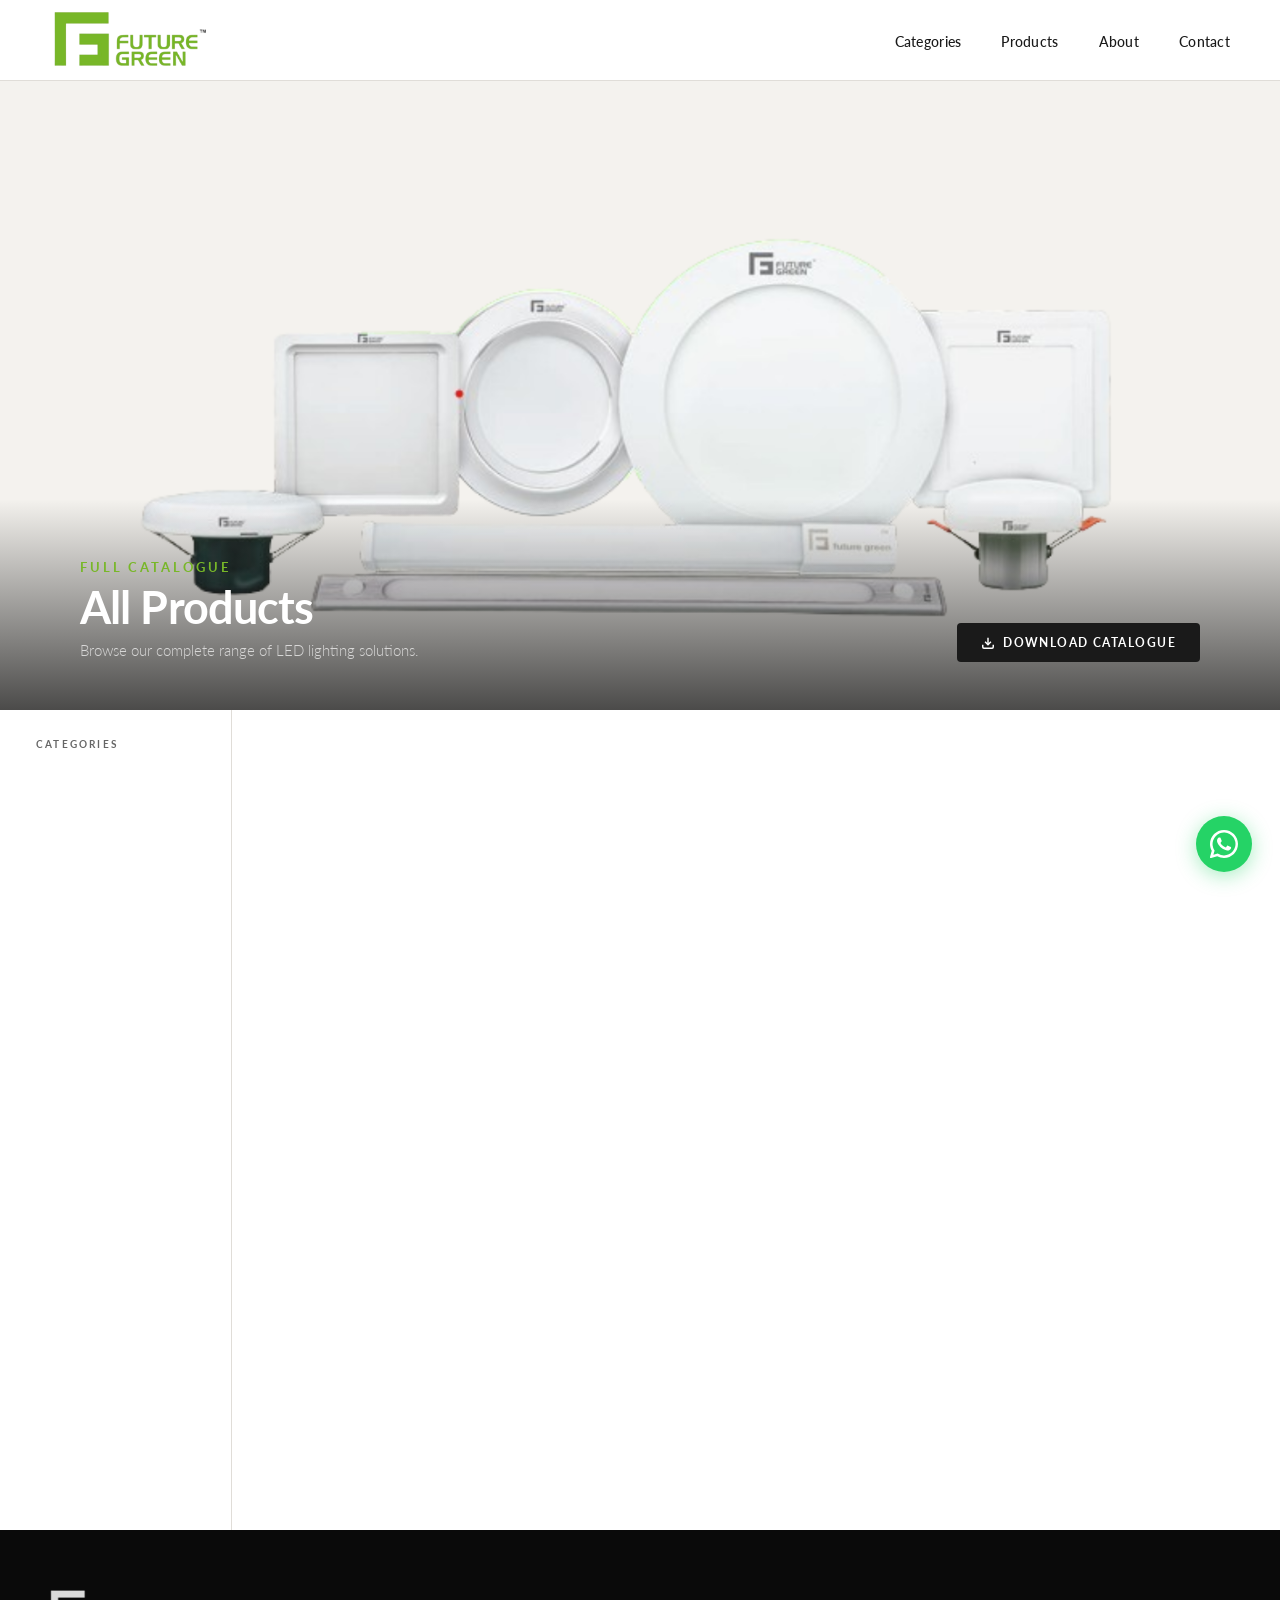
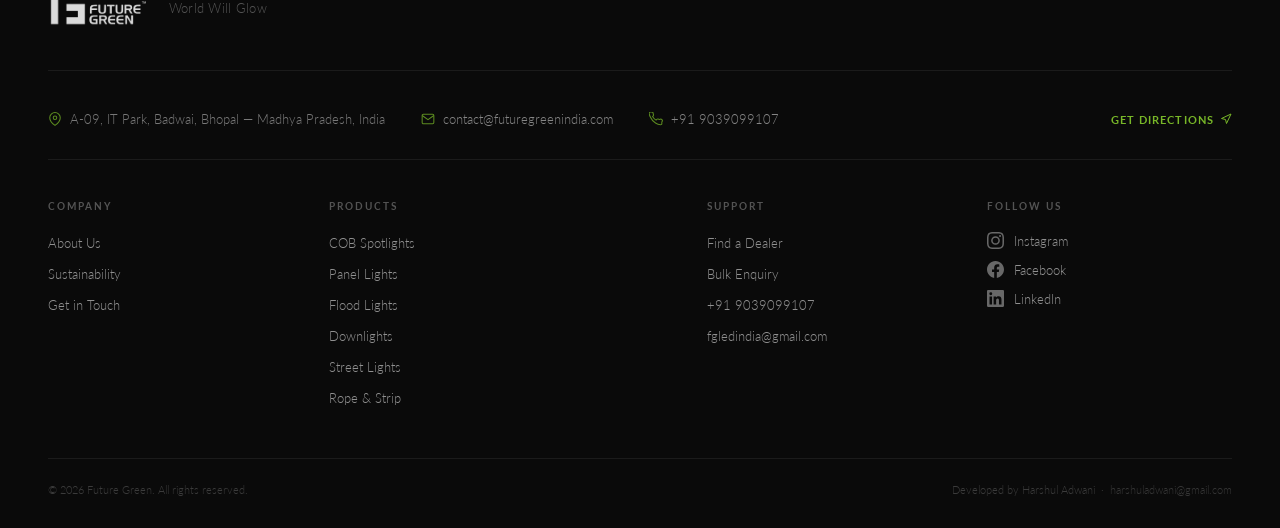
==== products.html @ 79fe278f "added the hero on product page" ====
<!DOCTYPE html>
<!-- ============================================================
  products.html — Future Green Product Catalogue
  ──────────────────────────────────────────────────────────────
  ONE FILE handles three views driven by URL params:

    products.html              → all 22 products
    products.html?cat=cob      → COB Spotlights only
    products.html?id=lotus-concealed → product detail page

  Category slug → JSON category mapping:
    cob       → COB Spotlight
    panel     → Recessed Slim Panel, Surface Panel
    downlight → Downlight, Designer · Dual-Colour
    flood     → Outdoor · Flood
    street    → Outdoor · Street, Outdoor · Wall
    rope      → Flexible, Power

  ALSO UPDATE index.html category hrefs (search cat-cell):
    COB        → href="products.html?cat=cob"
    Flood      → href="products.html?cat=flood"
    Downlights → href="products.html?cat=downlight"
    Panels     → href="products.html?cat=panel"
    Rope       → href="products.html?cat=rope"
    Street     → href="products.html?cat=street"
============================================================ -->
<!DOCTYPE html>
<!-- ============================================================
  products.html — Future Green Product Catalogue
  ──────────────────────────────────────────────────────────────
  HOW THE FILES WORK TOGETHER:
  • products.html      → structure & content (this file)
  • style.css          → shared styles (nav, footer, colours, fonts)
  • products.css       → catalogue-specific styles
  • products-data.js   → all product data (edit to add/remove products)
  • products.js        → catalogue logic (filtering, rendering, detail)
  • script.js          → shared behaviour (nav, smooth scroll, hamburger)

  THREE URL MODES:
    products.html              → all products
    products.html?cat=cob      → filtered by category
    products.html?id=lotus-concealed → product detail page

  CATEGORY SLUGS → edit products-data.js (CATS array):
    cob       · panel     · downlight
    flood     · street    · rope
============================================================ -->
<html lang="en">
<head>
  <meta charset="UTF-8" />
  <meta name="viewport" content="width=device-width, initial-scale=1.0" />

  <!-- ── Page title (JS updates this per category / product) -->
  <title>Products — Future Green | LED Lighting India</title>
  <meta name="description" content="Browse the complete Future Green LED catalogue — COB spotlights, panel lights, flood lights, street lights, rope light and more. 2-year warranty." />

  <!-- ── Favicons -->
  <link rel="icon"             href="resources/favicon.ico" />
  <link rel="icon"             href="resources/favicon.svg"  type="image/svg+xml" />
  <link rel="apple-touch-icon" href="resources/apple-touch-icon.png" />

  <!-- ── Google Fonts (same as index.html) -->
  <link rel="preconnect" href="https://fonts.googleapis.com" />
  <link rel="preconnect" href="https://fonts.gstatic.com" crossorigin />
  <link href="https://fonts.googleapis.com/css2?family=Libre+Baskerville:wght@400;700&family=Lato:wght@300;400;700&display=swap" rel="stylesheet" />

  <!-- ── Shared site styles (nav, footer, colours, base layout) -->
  <link rel="stylesheet" href="style.css" />

  <!-- ── Catalogue-specific styles -->
  <link rel="stylesheet" href="products.css" />
</head>

<body>

  <!-- Skip link for keyboard / screen-reader accessibility -->
  <a href="#main-content" class="skip-link">Skip to main content</a>


  <!-- ══════════════════════════════════════════════════════════
       NAV — identical structure to index.html
       Always starts solid on this page (no full-screen hero).
       ★ TO CHANGE LINKS: edit both here and in index.html
  ══════════════════════════════════════════════════════════ -->
  <nav id="mainNav" class="nav-solid" role="navigation" aria-label="Main navigation">

    <a href="index.html" class="nav-logo-link" aria-label="Future Green — go to homepage">
      <img src="resources/logo.png" alt="Future Green logo" class="nav-logo-img" />
    </a>

    <ul class="nav-links" role="list">
      <li><a href="index.html#categories">Categories</a></li>
      <li><a href="products.html" class="nav-products-active">Products</a></li>
      <li><a href="index.html#about">About</a></li>
      <li><a href="index.html#contact">Contact</a></li>
    </ul>

    <button id="hamburger" class="hamburger" aria-label="Open navigation menu" aria-expanded="false" aria-controls="mobileMenu">
      <span></span><span></span><span></span>
    </button>

  </nav>


  <!-- ══════════════════════════════════════════════════════════
       MOBILE MENU DRAWER — same as index.html
       ★ TO CHANGE LINKS: keep in sync with nav-links above
  ══════════════════════════════════════════════════════════ -->
  <div id="mobileMenu" class="mobile-menu" role="dialog" aria-label="Mobile navigation" aria-hidden="true">
    <ul role="list">
      <li><a href="index.html#categories">Categories</a></li>
      <li><a href="products.html">Products</a></li>
      <li><a href="index.html#about">About</a></li>
      <li><a href="index.html#contact">Contact</a></li>
      <li>
        <!-- ★ TO CHANGE WHATSAPP NUMBER: replace 919039099107 -->
        <a href="https://wa.me/919039099107" class="mobile-whatsapp" target="_blank" rel="noopener">WhatsApp Us</a>
      </li>
    </ul>
  </div>


  <!-- ══════════════════════════════════════════════════════════
       LISTING VIEW
       Shown for: products.html  or  products.html?cat=…
       JS hides this and shows #detailView when ?id=… is in the URL.
  ══════════════════════════════════════════════════════════ -->
  <div id="listingView">

    <!-- Page header: full-width hero image with overlay strip at bottom -->
    <div class="prod-header">
      <div class="prod-hero-img" aria-hidden="true"></div>
      <div class="prod-hero-overlay" aria-hidden="true"></div>
      <div class="prod-hero-strip">
        <div class="prod-hero-strip-inner">
          <div>
            <!-- These three are updated by JS based on active category -->
            <span class="prod-eyebrow" id="listEyebrow">Full Catalogue</span>
            <h1 id="listTitle">All Products</h1>
            <p class="prod-header-sub" id="listSub">Browse our complete range of LED lighting solutions.</p>
          </div>
          <div class="prod-header-actions">
            <!-- Triggers window.print() which uses the @media print CSS in products.css -->
            <button class="btn-pdf" onclick="window.print()">
              <svg width="14" height="14" viewBox="0 0 24 24" fill="none" stroke="currentColor" stroke-width="2.5" aria-hidden="true">
                <path d="M21 15v4a2 2 0 01-2 2H5a2 2 0 01-2-2v-4"/>
                <polyline points="7 10 12 15 17 10"/><line x1="12" y1="15" x2="12" y2="3"/>
              </svg>
              Download Catalogue
            </button>
          </div>
        </div>
      </div>

      <!-- Mobile-only filter button — triggers sidebar drawer -->
      <div class="mobile-filter-row" id="mobileFilterRow">
        <button class="btn-mobile-filter" onclick="openSidebar()" aria-label="Open category filter">
          <svg width="14" height="14" viewBox="0 0 24 24" fill="none" stroke="currentColor" stroke-width="2.5" aria-hidden="true">
            <polygon points="22 3 2 3 10 12.46 10 19 14 21 14 12.46 22 3"/>
          </svg>
          Filter by Category
        </button>
      </div>
    </div>

    <!-- Backdrop overlay — clicking it closes the mobile sidebar -->
    <div class="sidebar-backdrop" id="sidebarBackdrop" onclick="closeSidebar()"></div>

    <div class="prod-layout">

      <!-- ── SIDEBAR: category filter list (built by products.js) -->
      <aside class="prod-sidebar" id="prodSidebar" aria-label="Category filters">
        <div class="sidebar-mobile-header">
          <span class="sidebar-heading" style="margin:0">Categories</span>
          <button onclick="closeSidebar()" class="sidebar-close-x" aria-label="Close filters">✕</button>
        </div>
        <!-- ★ Category buttons are injected here by products.js → buildSidebar() -->
        <ul class="cat-filter-list" id="catList" role="list"></ul>
      </aside>

      <!-- ── MAIN GRID: product cards (built by products.js) -->
      <main class="prod-main" id="main-content">
        <div class="prod-results-row">
          <!-- Product count text e.g. "Showing 22 products" -->
          <p class="prod-count" id="prodCount"></p>
        </div>
        <!-- ★ Product cards are injected here by products.js → renderGrid() -->
        <div class="prod-grid" id="prodGrid"></div>
      </main>

    </div>
  </div><!-- /listingView -->


  <!-- ══════════════════════════════════════════════════════════
       DETAIL VIEW
       Shown for: products.html?id=some-product-id
       Hidden by default — products.js swaps visibility on load.
       All content inside is filled in by products.js → showDetail()
  ══════════════════════════════════════════════════════════ -->
  <div id="detailView" style="display:none" aria-live="polite">

    <div class="detail-layout">

      <!-- Left panel: sticky product image -->
      <div class="detail-img-panel">
        <!-- src and alt are set by products.js -->
        <img id="detailImg" src="" alt="" />
      </div>

      <!-- Right panel: product info -->
      <div class="detail-info">

        <!-- Category + name -->
        <div>
          <p class="detail-eyebrow" id="detailCat"></p>
          <h1 class="detail-name"   id="detailName"></h1>
        </div>

        <p class="detail-tagline" id="detailTagline"></p>
        <p class="detail-desc"    id="detailDesc"></p>

        <hr class="detail-rule" />

        <!-- Available wattages (hidden if product has none) -->
        <div id="wattsBlock">
          <span class="detail-spec-label">Available Wattages</span>
          <div class="watt-chips" id="detailWatts"></div>
        </div>

        <!-- Colour finishes (hidden if product has none) -->
        <div id="finishesBlock">
          <span class="detail-spec-label">Colour Finishes</span>
          <div class="finish-swatches" id="detailFinishes"></div>
        </div>

        <!-- Key features list (hidden if product has none) -->
        <div id="featuresBlock">
          <span class="detail-spec-label">Key Features</span>
          <ul class="features-list" id="detailFeatures"></ul>
        </div>

        <hr class="detail-rule" />

        <!-- 2-year warranty badge -->
        <div class="warranty-badge">
          <svg width="14" height="14" viewBox="0 0 24 24" fill="none" stroke="currentColor" stroke-width="2.5" aria-hidden="true">
            <path d="M12 22s8-4 8-10V5l-8-3-8 3v7c0 6 8 10 8 10z"/>
          </svg>
          2-Year Warranty on every product
        </div>

        <!-- Full specifications accordion (toggle by products.js) -->
        <div class="specs-accordion">
          <button class="specs-toggle" id="specsToggle" onclick="toggleSpecs()" aria-expanded="false">
            Full Specifications
            <svg width="16" height="16" viewBox="0 0 24 24" fill="none" stroke="currentColor" stroke-width="2.5" aria-hidden="true">
              <polyline points="6 9 12 15 18 9"/>
            </svg>
          </button>
          <!-- Table injected by products.js → showDetail() -->
          <div class="specs-body" id="specsBody" role="region"></div>
        </div>

        <!-- CTA buttons -->
        <div class="detail-ctas">
          <!-- WhatsApp href is set by products.js with a pre-filled message -->
          <a id="waBtn" href="#" class="btn-wa-enquiry" target="_blank" rel="noopener">
            <svg width="18" height="18" viewBox="0 0 24 24" fill="currentColor" aria-hidden="true">
              <path d="M17.472 14.382c-.297-.149-1.758-.867-2.03-.967-.273-.099-.471-.148-.67.15-.197.297-.767.966-.94 1.164-.173.199-.347.223-.644.075-.297-.15-1.255-.463-2.39-1.475-.883-.788-1.48-1.761-1.653-2.059-.173-.297-.018-.458.13-.606.134-.133.298-.347.446-.52.149-.174.198-.298.298-.497.099-.198.05-.371-.025-.52-.075-.149-.669-1.612-.916-2.207-.242-.579-.487-.5-.669-.51-.173-.008-.371-.01-.57-.01-.198 0-.52.074-.792.372-.272.297-1.04 1.016-1.04 2.479 0 1.462 1.065 2.875 1.213 3.074.149.198 2.096 3.2 5.077 4.487.709.306 1.262.489 1.694.625.712.227 1.36.195 1.871.118.571-.085 1.758-.719 2.006-1.413.248-.694.248-1.289.173-1.413-.074-.124-.272-.198-.57-.347z"/>
              <path d="M12 0C5.373 0 0 5.373 0 12c0 2.117.549 4.107 1.51 5.833L.057 23.032a.75.75 0 00.921.916l5.205-1.446A11.94 11.94 0 0012 24c6.627 0 12-5.373 12-12S18.627 0 12 0zm0 21.818a9.818 9.818 0 01-5.007-1.373l-.36-.214-3.724 1.034 1.053-3.635-.234-.374A9.818 9.818 0 1112 21.818z"/>
            </svg>
            Enquire on WhatsApp
          </a>
          <!-- Back to catalogue -->
          <a href="products.html" class="btn-back">
            <svg width="13" height="13" viewBox="0 0 24 24" fill="none" stroke="currentColor" stroke-width="2.5" aria-hidden="true">
              <polyline points="15 18 9 12 15 6"/>
            </svg>
            All Products
          </a>
        </div>

      </div><!-- /detail-info -->
    </div><!-- /detail-layout -->

    <!-- Related products — same category, max 4 (injected by products.js) -->
    <div class="related-section" id="relatedSection">
      <h2 class="related-heading">More in this category</h2>
      <div class="related-grid" id="relatedGrid"></div>
    </div>

  </div><!-- /detailView -->


  <!-- ══════════════════════════════════════════════════════════
       FOOTER — exact same as index.html
       ★ TO CHANGE LINKS: edit the <a href="..."> tags below
       ★ TO CHANGE SOCIAL LINKS: edit the href on each .footer-social-link
  ══════════════════════════════════════════════════════════ -->
  <footer role="contentinfo">

    <div class="footer-top">
      <img src="resources/logo.png" alt="Future Green" class="footer-logo" />
      <p class="footer-tagline">World Will Glow</p>
    </div>

    <div class="footer-location-row">

      <div class="footer-loc-item">
        <svg width="14" height="14" viewBox="0 0 24 24" fill="none" stroke="currentColor" stroke-width="1.8" aria-hidden="true">
          <path d="M21 10c0 7-9 13-9 13S3 17 3 10a9 9 0 0118 0z"/><circle cx="12" cy="10" r="3"/>
        </svg>
        <span>A-09, IT Park, Badwai, Bhopal — Madhya Pradesh, India</span>
      </div>

      <div class="footer-loc-item">
        <svg width="14" height="14" viewBox="0 0 24 24" fill="none" stroke="currentColor" stroke-width="1.8" aria-hidden="true">
          <path d="M4 4h16c1.1 0 2 .9 2 2v12c0 1.1-.9 2-2 2H4c-1.1 0-2-.9-2-2V6c0-1.1.9-2 2-2z"/><polyline points="22,6 12,13 2,6"/>
        </svg>
        <a href="mailto:contact@futuregreenindia.com">contact@futuregreenindia.com</a>
      </div>

      <div class="footer-loc-item">
        <svg width="14" height="14" viewBox="0 0 24 24" fill="none" stroke="currentColor" stroke-width="1.8" aria-hidden="true">
          <path d="M22 16.92v3a2 2 0 01-2.18 2 19.79 19.79 0 01-8.63-3.07A19.5 19.5 0 013.07 9.81 19.79 19.79 0 01.01 1.18 2 2 0 012 0h3a2 2 0 012 1.72c.127.96.361 1.903.7 2.81a2 2 0 01-.45 2.11L6.09 7.91a16 16 0 006 6l1.27-1.27a2 2 0 012.11-.45c.907.339 1.85.573 2.81.7A2 2 0 0122 16.92z"/>
        </svg>
        <a href="tel:+919039099107">+91 9039099107</a>
      </div>

      <a href="https://maps.google.com/?q=IT+Park+Badwai+Bhopal+Madhya+Pradesh+India" target="_blank" rel="noopener" class="footer-loc-map">
        Get Directions
        <svg width="12" height="12" viewBox="0 0 24 24" fill="none" stroke="currentColor" stroke-width="2" aria-hidden="true"><polygon points="3 11 22 2 13 21 11 13 3 11"/></svg>
      </a>

    </div>

    <div class="footer-cols">

      <div class="footer-col">
        <h3>Company</h3>
        <ul role="list">
          <li><a href="index.html#about">About Us</a></li>
          <li><a href="index.html#about">Sustainability</a></li>
          <li><a href="index.html#contact">Get in Touch</a></li>
        </ul>
      </div>

      <div class="footer-col">
        <h3>Products</h3>
        <ul role="list">
          <li><a href="products.html?cat=cob">COB Spotlights</a></li>
          <li><a href="products.html?cat=panel">Panel Lights</a></li>
          <li><a href="products.html?cat=flood">Flood Lights</a></li>
          <li><a href="products.html?cat=downlight">Downlights</a></li>
          <li><a href="products.html?cat=street">Street Lights</a></li>
          <li><a href="products.html?cat=rope">Rope &amp; Strip</a></li>
        </ul>
      </div>

      <div class="footer-col">
        <h3>Support</h3>
        <ul role="list">
          <li><a href="index.html#contact">Find a Dealer</a></li>
          <li><a href="index.html#contact">Bulk Enquiry</a></li>
          <li><a href="tel:+919039099107">+91 9039099107</a></li>
          <li><a href="mailto:fgledindia@gmail.com">fgledindia@gmail.com</a></li>
        </ul>
      </div>

      <div class="footer-col">
        <h3>Follow Us</h3>
        <div class="footer-socials">

          <a href="https://instagram.com/fgledindia" aria-label="Instagram" class="footer-social-link" target="_blank" rel="noopener">
            <svg width="17" height="17" viewBox="0 0 24 24" fill="currentColor" aria-hidden="true"><path d="M12 2.163c3.204 0 3.584.012 4.85.07 3.252.148 4.771 1.691 4.919 4.919.058 1.265.069 1.645.069 4.849 0 3.205-.012 3.584-.069 4.849-.149 3.225-1.664 4.771-4.919 4.919-1.266.058-1.644.07-4.85.07-3.204 0-3.584-.012-4.849-.07-3.26-.149-4.771-1.699-4.919-4.92-.058-1.265-.07-1.644-.07-4.849 0-3.204.013-3.583.07-4.849.149-3.227 1.664-4.771 4.919-4.919 1.266-.057 1.645-.069 4.849-.069zM12 0C8.741 0 8.333.014 7.053.072 2.695.272.273 2.69.073 7.052.014 8.333 0 8.741 0 12c0 3.259.014 3.668.072 4.948.2 4.358 2.618 6.78 6.98 6.98C8.333 23.986 8.741 24 12 24c3.259 0 3.668-.014 4.948-.072 4.354-.2 6.782-2.618 6.979-6.98.059-1.28.073-1.689.073-4.948 0-3.259-.014-3.667-.072-4.947-.196-4.354-2.617-6.78-6.979-6.98C15.668.014 15.259 0 12 0zm0 5.838a6.162 6.162 0 100 12.324 6.162 6.162 0 000-12.324zM12 16a4 4 0 110-8 4 4 0 010 8zm6.406-11.845a1.44 1.44 0 100 2.881 1.44 1.44 0 000-2.881z"/></svg>
            <span>Instagram</span>
          </a>

          <a href="https://facebook.com/fgledindia" aria-label="Facebook" class="footer-social-link" target="_blank" rel="noopener">
            <svg width="17" height="17" viewBox="0 0 24 24" fill="currentColor" aria-hidden="true"><path d="M24 12.073c0-6.627-5.373-12-12-12s-12 5.373-12 12c0 5.99 4.388 10.954 10.125 11.854v-8.385H7.078v-3.47h3.047V9.43c0-3.007 1.792-4.669 4.533-4.669 1.312 0 2.686.235 2.686.235v2.953H15.83c-1.491 0-1.956.925-1.956 1.874v2.25h3.328l-.532 3.47h-2.796v8.385C19.612 23.027 24 18.062 24 12.073z"/></svg>
            <span>Facebook</span>
          </a>

          <a href="https://www.linkedin.com/company/future-green-india/" aria-label="LinkedIn" class="footer-social-link" target="_blank" rel="noopener">
            <svg width="17" height="17" viewBox="0 0 24 24" fill="currentColor" aria-hidden="true"><path d="M20.447 20.452h-3.554v-5.569c0-1.328-.027-3.037-1.852-3.037-1.853 0-2.136 1.445-2.136 2.939v5.667H9.351V9h3.414v1.561h.046c.477-.9 1.637-1.85 3.37-1.85 3.601 0 4.267 2.37 4.267 5.455v6.286zM5.337 7.433a2.062 2.062 0 01-2.063-2.065 2.064 2.064 0 112.063 2.065zm1.782 13.019H3.555V9h3.564v11.452zM22.225 0H1.771C.792 0 0 .774 0 1.729v20.542C0 23.227.792 24 1.771 24h20.451C23.2 24 24 23.227 24 22.271V1.729C24 .774 23.2 0 22.222 0h.003z"/></svg>
            <span>LinkedIn</span>
          </a>

        </div>
      </div>

    </div>

    <div class="footer-bottom">
      <p>© <span id="copyrightYear"></span> Future Green. All rights reserved.</p>
      <p class="footer-dev">Developed by <span id="devCredit">Harshul Adwani</span> &nbsp;·&nbsp; <a href="mailto:harshuladwani@gmail.com" class="footer-dev-email">harshuladwani@gmail.com</a></p>
    </div>

  </footer>


  <!-- ══════════════════════════════════════════════════════════
       WHATSAPP FLOATING BUTTON — same as index.html
       ★ TO CHANGE NUMBER: replace 919039099107
  ══════════════════════════════════════════════════════════ -->
  <a href="https://wa.me/919039099107"
     class="whatsapp-float"
     target="_blank"
     rel="noopener"
     aria-label="Chat with us on WhatsApp">
    <svg width="28" height="28" viewBox="0 0 24 24" fill="currentColor" aria-hidden="true">
      <path d="M17.472 14.382c-.297-.149-1.758-.867-2.03-.967-.273-.099-.471-.148-.67.15-.197.297-.767.966-.94 1.164-.173.199-.347.223-.644.075-.297-.15-1.255-.463-2.39-1.475-.883-.788-1.48-1.761-1.653-2.059-.173-.297-.018-.458.13-.606.134-.133.298-.347.446-.52.149-.174.198-.298.298-.497.099-.198.05-.371-.025-.52-.075-.149-.669-1.612-.916-2.207-.242-.579-.487-.5-.669-.51-.173-.008-.371-.01-.57-.01-.198 0-.52.074-.792.372-.272.297-1.04 1.016-1.04 2.479 0 1.462 1.065 2.875 1.213 3.074.149.198 2.096 3.2 5.077 4.487.709.306 1.262.489 1.694.625.712.227 1.36.195 1.871.118.571-.085 1.758-.719 2.006-1.413.248-.694.248-1.289.173-1.413-.074-.124-.272-.198-.57-.347z"/>
      <path d="M12 0C5.373 0 0 5.373 0 12c0 2.117.549 4.107 1.51 5.833L.057 23.032a.75.75 0 00.921.916l5.205-1.446A11.94 11.94 0 0012 24c6.627 0 12-5.373 12-12S18.627 0 12 0zm0 21.818a9.818 9.818 0 01-5.007-1.373l-.36-.214-3.724 1.034 1.053-3.635-.234-.374A9.818 9.818 0 1112 21.818z"/>
    </svg>
  </a>


  <!-- ══════════════════════════════════════════════════════════
       SCRIPTS — load order matters:
       1. products-data.js  → defines FINISH, CATS, PRODUCTS arrays
       2. products.js       → uses those arrays to render the page
       3. script.js         → shared behaviour (nav, smooth scroll, etc.)
  ══════════════════════════════════════════════════════════ -->
  <script src="products-data.js"></script>
  <script src="products.js"></script>
  <script src="script.js"></script>

</body>
</html>
---- style.css ----
/* ================================================================
   YOUR BRAND — style.css

   HOW THIS FILE IS ORGANISED:
   1.  CSS Variables      — colours, sizes used everywhere
   2.  Reset & Base       — clears browser defaults
   3.  Utilities          — reusable helpers (.sr-only, .reveal etc)
   4.  Navigation         — fixed top nav + mobile drawer
   5.  Hero               — full-screen slideshow
   6.  Category Grid      — mosaic layout
   7.  Stats Panel        — count-up numbers
   8.  Product Strip      — infinite scroll row
   9.  About Us           — two photos + text
   10. Contact            — form section
   11. Get Social         — Instagram grid
   12. Footer             — link columns + copyright
   13. WhatsApp Float     — fixed bottom-right button
   14. Responsive         — tablet (1024px) and mobile (700px)

   SEARCH TIP: jump to any section by searching its number, e.g. "6."
================================================================ */


/* ================================================================
   1. CSS VARIABLES
   ─────────────────────────────────────────────────────────────
   CSS variables (also called "custom properties") let you define
   a value ONCE and reuse it anywhere in this file.

   HOW TO READ THEM:
     --variable-name: value;        ← definition (here in :root)
     color: var(--variable-name);   ← how you USE it elsewhere

   WHY :root ?
     :root means "the very top of the page" — so every element
     in the whole site can see and use these variables.

   HOW TO CUSTOMISE:
     • Change --accent to any hex colour to update ALL green
       accents in one go (numbers, hover borders, icons, etc.)
     • Change --nav-height if you make the logo taller/shorter
       (it's also read by script.js for scroll offset maths)
================================================================ */
:root {
  --white:      #ffffff;   /* pure white — page background, card backgrounds          */
  --off-white:  #f4f2ee;   /* warm off-white — stats cards, about section bg          */
  --light-bg:   #f0ede8;   /* slightly darker warm bg — contact form wrapper          */
  --black:      #0a0a0a;   /* near-black — rarely used directly                       */
  --text:       #1a1a1a;   /* main body text colour                                   */
  --mid:        #666666;   /* secondary/muted text — captions, sub-labels             */
  --border:     #e0ddd8;   /* light border lines between elements                     */
  --accent:     #78b728;   /* ★ BRAND GREEN — change this to re-theme the whole site  */
  --wa-green:   #25D366;   /* WhatsApp's official green — don't change this           */
  --nav-height: 80px;      /* height of the top navigation bar (also used in JS)      */
}

/* ─────────────────────────────────────────────────────────────
   SECRET DARK MODE
   ─────────────────────────────────────────────────────────────
   When JS adds the class "dark-mode" to <body>, these variables
   OVERRIDE the ones above. Because every style in this file uses
   var(--white), var(--text), etc., swapping the variable values
   here instantly re-skins everything with no other CSS changes.

   HOW TO TRIGGER IT:
     Click the developer credit text in the footer.
     Resets on page refresh. (See Section 8 in script.js.)
─────────────────────────────────────────────────────────────── */
body.dark-mode {
  --white:     #111111;
  --off-white: #1a1a1a;
  --light-bg:  #161616;
  --black:     #000000;
  --text:      #e8e8e8;
  --mid:       #999999;
  --border:    #2a2a2a;
}

/* ================================================================
   2. RESET & BASE
   Removes browser default margins/padding.
   box-sizing: border-box means padding is included in width, not added to it.
================================================================ */
/* These 3 rules apply to EVERY element on the page.
   margin:0 / padding:0 → removes the default spacing browsers add.
   box-sizing: border-box → padding is counted INSIDE the width, not added to it.
   Without this, adding padding to a box would make it wider than expected. */
*, *::before, *::after {
  margin: 0;
  padding: 0;
  box-sizing: border-box;
}

/* Smooth scrolling is handled by script.js to avoid double-scroll on Safari */

/* Body styles apply to the whole page.
   font-family → the default text font (falls back to any sans-serif if Lato fails)
   background / color → use CSS variables from :root above (easy to change in one place)
   font-weight: 300 → thin/light text as default (bold is added per-element)
   overflow-x: hidden → hides any content that sticks out sideways (fixes mobile glitches)
   transition → smooth colour change when dark mode is toggled */
body {
  font-family: 'Lato', sans-serif;
  background: var(--white);
  color: var(--text);
  font-weight: 300;
  overflow-x: hidden; /* prevents horizontal scroll on mobile */
  transition: background 0.6s ease, color 0.6s ease;
}


/* ================================================================
   3. UTILITIES
   Small reusable classes used across multiple sections.
================================================================ */

/* Visually hidden but readable by Google and screen readers.
   Used on section headings that shouldn't appear on screen. */
.sr-only {
  position: absolute;
  width: 1px; height: 1px;
  padding: 0; margin: -1px;
  overflow: hidden;
  clip: rect(0,0,0,0);
  white-space: nowrap;
  border: 0;
}

/* Skip link — appears only when keyboard user presses Tab.
   Lets them jump straight to main content, bypassing the nav. */
.skip-link {
  position: absolute;
  top: -100%;
  left: 16px;
  background: var(--text);
  color: var(--white);
  padding: 8px 16px;
  font-size: 13px;
  z-index: 9999;
  text-decoration: none;
  border-radius: 0 0 4px 4px;
  transition: top 0.2s;
}
.skip-link:focus { top: 0; } /* slides down into view on focus */

/* "Text ›" style CTA links used in About and Social sections */
.link-arrow {
  display: inline-flex;
  align-items: center;
  gap: 6px;
  font-size: 13px;
  font-weight: 400;
  color: var(--text);
  text-decoration: none;
  border-bottom: 1px solid var(--text);
  padding-bottom: 2px;
  transition: opacity 0.2s;
}
.link-arrow::after { content: '›'; font-size: 16px; }
.link-arrow:hover  { opacity: 0.5; }

/* Small uppercase label above section headings — e.g. "ABOUT US" */
.about-eyebrow,
.contact-eyebrow,
.strip-eyebrow {
  font-size: 11px;
  font-weight: 500;
  letter-spacing: 0.22em;
  text-transform: uppercase;
  color: var(--mid);
  margin-bottom: 12px;
  display: block;
}

/* Scroll reveal — elements start invisible and slide up.
   JS adds .visible when element enters the viewport. */
.reveal {
  opacity: 0;
  transform: translateY(28px);
  transition: opacity 0.75s ease, transform 0.75s ease;
}
.reveal.visible {
  opacity: 1;
  transform: translateY(0);
}


/* ================================================================
   4. NAVIGATION
   Fixed to top of screen. Transparent over hero, white on scroll.
   JS adds .nav-solid class to trigger the white background.
================================================================ */
nav {
  position: fixed;
  top: 0;
  left: 0;
  right: 0;
  z-index: 300;
  display: flex;
  align-items: center;
  padding: 0 50px;           /* left/right padding only — no vertical */
  height: var(--nav-height);
  background: transparent;
  transition: background 0.35s ease, box-shadow 0.35s ease;
}

/* Added by JS on scroll or hover */
nav.nav-solid {
  background: var(--white);
  box-shadow: 0 1px 0 var(--border);
}

/* Logo pushed to the left via margin-right: auto */
.nav-logo-link { margin-right: auto; }

.nav-logo-img {
  height: 70px;   /* adjust to resize your logo */
  width: auto;
  display: block;
}

/* Desktop nav links */
.nav-links {
  display: flex;
  gap: 40px;
  list-style: none;
}

.nav-links a {
  font-size: 14px;
  font-weight: 500;
  color: var(--white);       /* white over dark hero */
  text-decoration: none;
  letter-spacing: 0.02em;
  transition: opacity 0.2s, color 0.35s;
}
/* When nav turns white, links turn dark */
nav.nav-solid .nav-links a { color: var(--text); }
.nav-links a:hover { opacity: 0.55; }

/* ── HAMBURGER BUTTON (mobile only) ──
   Three horizontal lines that animate into an X when open.
   display:none on desktop — shown via media query at bottom. */
.hamburger {
  display: none;
  flex-direction: column;
  justify-content: space-between;
  width: 28px;
  height: 20px;
  background: none;
  border: none;
  cursor: pointer;
  padding: 0;
  margin-left: 16px;
  z-index: 400;
}
.hamburger span {
  display: block;
  width: 100%;
  height: 2px;
  background: var(--white);
  border-radius: 2px;
  transition: transform 0.3s, opacity 0.3s, background 0.35s;
}
nav.nav-solid .hamburger span { background: var(--text); }

/* Animate into X when .is-open is added by JS */
.hamburger.is-open span:nth-child(1) { transform: translateY(9px) rotate(45deg); }
.hamburger.is-open span:nth-child(2) { opacity: 0; }
.hamburger.is-open span:nth-child(3) { transform: translateY(-9px) rotate(-45deg); }

/* ── MOBILE MENU DRAWER ──
   Full-screen overlay. Slides down from above.
   JS adds .open to bring it into view. */
.mobile-menu {
  position: fixed;
  inset: 0;
  background: var(--white);
  z-index: 250;
  display: flex;
  align-items: center;
  justify-content: center;
  transform: translateY(-100%);  /* hidden above screen */
  transition: transform 0.4s cubic-bezier(0.4, 0, 0.2, 1);
  pointer-events: none;
}
.mobile-menu.open {
  transform: translateY(0);      /* slides into view */
  pointer-events: all;
}
.mobile-menu ul  { list-style: none; text-align: center; }
.mobile-menu li  { margin-bottom: 32px; }
.mobile-menu a   {
  font-size: 28px;
  font-weight: 700;
  color: var(--text);
  text-decoration: none;
  transition: opacity 0.2s;
}
.mobile-menu a:hover { opacity: 0.5; }

/* WhatsApp button inside the mobile menu */
.mobile-whatsapp {
  display: inline-flex !important;
  align-items: center;
  gap: 8px;
  background: var(--wa-green) !important;
  color: var(--white) !important;
  padding: 14px 32px !important;
  border-radius: 32px;
  font-size: 18px !important;
}


/* ================================================================
   5. HERO SECTION
   Full-screen slideshow. Slides stack on top of each other.
   Only the .active slide is visible (opacity: 1).
   JS switches the .active class to change slides.
================================================================ */
.hero {
  position: relative;
  width: 100%;
  height: 78vh;
  min-height: 520px;
  overflow: hidden;
  background: #1a1a18; /* dark fallback while images load */
}

/* Each slide fills the entire hero */
.hero-slide {
  position: absolute;
  inset: 0;
  display: flex;
  align-items: flex-end;  /* text anchored to bottom-left */
  padding: 72px 80px;
  opacity: 0;
  transition: opacity 0.8s ease;
  pointer-events: none;   /* only active slide is clickable */
}
.hero-slide.active {
  opacity: 1;
  pointer-events: all;
}

/* Background image layer inside each slide.
   Replace gradients with real photos in .slide-bg-1/2/3 below. */
.hero-slide-bg {
  position: absolute;
  inset: 0;
  background-size: cover;
  background-position: center;
  transform: scale(1);
  transition: transform 7s ease;
}
/* Ken Burns: zoom in slowly when slide is active */
.hero-slide.active .hero-slide-bg {
  transform: scale(1.07);
}


/* ── SLIDE BACKGROUNDS ──
   Replace each gradient with: background-image: url('hero1.jpg');
*/
.slide-bg-1 { background-image: url('resources/hero1.jpg');}
.slide-bg-2 { background-image: url('resources/hero2.png'); }
.slide-bg-3 { background-image: url('resources/hero3.png'); background-position: right center; }

/* Dark gradient overlay — ensures white text is always readable
   regardless of the photo brightness */
.hero-overlay {
  position: absolute;
  inset: 0;
  background: linear-gradient(
    90deg,
    rgba(0,0,0,0.55) 0%,
    rgba(0,0,0,0.2)  55%,
    transparent      100%
  );
}

.hero-text {
  position: relative;
  z-index: 2;
  max-width: 500px;
}

/* Slide 1 uses a real H1. Slides 2 and 3 use .hero-h2 (a <p> tag)
   to avoid having multiple H1s — bad for SEO. Both look identical. */
.hero-text h1,
.hero-text .hero-h2 {
  font-size: clamp(36px, 5vw, 64px);
  font-weight: 700;
  color: #fff;
  line-height: 1.12;
  margin-bottom: 24px;
  letter-spacing: -0.01em;
}

/* "Explore ›" link on each slide */
.hero-link {
  display: inline-flex;
  align-items: center;
  gap: 8px;
  font-size: 14px;
  color: #fff;
  text-decoration: none;
  border-bottom: 1px solid rgba(255,255,255,0.55);
  padding-bottom: 3px;
  transition: border-color 0.2s;
}
.hero-link::after { content: '›'; font-size: 18px; }
.hero-link:hover  { border-color: #fff; }

/* Dot indicators — bottom right of hero */
.hero-dots {
  position: absolute;
  bottom: 32px;
  right: 56px;
  display: flex;
  gap: 10px;
  z-index: 10;
}
.hero-dot {
  width: 11px; height: 11px;
  border-radius: 50%;
  border: 1.5px solid rgba(255,255,255,0.65);
  background: transparent;
  cursor: pointer;
  transition: background 0.25s;
  padding: 0;
}
.hero-dot.active { background: rgba(255,255,255,0.85); }


/* ================================================================
   6. CATEGORY MOSAIC GRID
   Uses explicit grid placement — no auto-flow.

   Desktop layout (3 cols, 3 rows):
   ┌──────────────┬──────────┬──────────┐
   │ COB (r1+r2)  │ Flood    │ Down     │  ← row 1 (340px)
   │              ├──────────┼──────────┤
   │              │ Panel    │ Garden   │  ← row 2 (340px)
   ├──────────────┴──────────┴──────────┤
   │ Street Lights — full width         │  ← row 3 (220px)
   └────────────────────────────────────┘
================================================================ */
.categories {
  padding: 80px 40px;
  background: var(--white);
}

.cat-grid {
  display: grid;
  grid-template-columns: 1.1fr 1fr 1fr;
  grid-template-rows: 340px 340px 220px;
  gap: 10px;
}

/* Each cell is placed explicitly — grid-column and grid-row set the position */
.cat-tall-left  { grid-column: 1; grid-row: 1 / 3; } /* COB: spans rows 1 & 2 */
.cat-bg-2       { grid-column: 2; grid-row: 1; }      /* Flood */
.cat-bg-3       { grid-column: 3; grid-row: 1; }      /* Down */
.cat-tall-center{ grid-column: 2; grid-row: 2; }      /* Panel */
.cat-bg-5       { grid-column: 3; grid-row: 2; }      /* Garden */
.cat-wide-right { grid-column: 1 / 4; grid-row: 3; } /* Street: spans all 3 cols */

/* All cells share these base styles */
.cat-cell {
  position: relative;
  overflow: hidden;
  cursor: pointer;
  text-decoration: none;
  display: block;
  outline: 2px solid transparent;
  outline-offset: -2px;
  transition: outline-color 0.35s ease, box-shadow 0.35s ease;
}
.cat-cell:hover {
  outline-color: var(--accent);
  box-shadow: 0 0 0 2px var(--accent), 0 8px 32px rgba(120,183,40,0.22);
}

/* The background image/gradient — zooms on hover */
.cat-cell .cat-img-inner {
  position: absolute;
  inset: 0;
  background-size: cover;
  background-position: center;
  transition: transform 0.6s cubic-bezier(0.25, 0.46, 0.45, 0.94);
}
.cat-cell:hover .cat-img-inner { transform: scale(1.05); }

/* ── CELL BACKGROUND GRADIENTS ──
   Replace with real photos when ready:
   .cat-bg-1 .cat-img-inner { background-image: url('cob.jpg'); }
*/
.cat-bg-1 .cat-img-inner { background-image: url('resources/cat-cob.png'); }
.cat-bg-2 .cat-img-inner { background-image: url('resources/cat-flood.png'); }
.cat-bg-3 .cat-img-inner { background-image: url('resources/cat-downlight.png'); }
.cat-bg-4 .cat-img-inner { background-image: url('resources/cat-panel.png'); }
.cat-bg-5 .cat-img-inner { background-image: url('resources/cat-garden.png'); }
.cat-bg-6 .cat-img-inner { background-image: url('resources/cat-street.png'); }

/* Label overlay — gradient behind text for readability */
.cat-label-wrap {
  position: absolute;
  bottom: 0; left: 0; right: 0;
  padding: 40px 28px 28px;
  background: linear-gradient(transparent, rgba(0,0,0,0.65));
  z-index: 2;
}
.cat-label {
  display: block;
  font-size: 18px;
  font-weight: 700;
  color: #fff;
  margin-bottom: 4px;
}
.cat-sub {
  display: block;
  font-size: 11px;
  font-weight: 300;
  color: rgba(255,255,255,0.6);
  letter-spacing: 0.08em;
  text-transform: uppercase;
}


/* ================================================================
   8. PRODUCT STRIP
   JS-driven infinite scroll. Cards have a dark bg for transparent
   product PNGs. Hover expands the card to reveal the info panel.
   Edge nav buttons appear when the strip section is hovered.
================================================================ */
.strip-section {
  background: var(--white);
  padding: 20px 0 60px;
  overflow: hidden;
}

.strip-heading {
  text-align: center;
  padding: 0 48px 40px;
}
.strip-heading h2 {
  font-size: clamp(28px, 3vw, 40px);
  font-weight: 700;
  margin-top: 8px;
  margin-bottom: 0;
}
/* ─────────────────────────────────────────────────────────────
   .strip-hint  —  the small grey line under the heading that
   says "Hover any card to explore · Use arrows to browse".

   On desktop this is a useful hint so we keep it visible.
   On mobile (below 700px) we hide it — see the @media block
   at the bottom of this file.

   TO CHANGE THE TEXT: edit it in index.html, search for
   class="strip-hint"
─────────────────────────────────────────────────────────────── */
.strip-hint {
  font-size: 12px;
  color: var(--mid);
  letter-spacing: 0.05em;
  margin-top: 10px;
  opacity: 0.7;
}

/* Outer: positions the edge nav buttons */
.strip-outer {
  position: relative;
}

/* Clips the scrolling track */
.strip-wrapper {
  overflow: hidden;
  width: 100%;
}

.strip-track {
  display: flex;
  gap: 16px;
  width: max-content;
  padding: 8px 10px 48px;
  /* No CSS animation — JS drives this */
}


/* Edge nav buttons — visible on desktop, shown on section hover */
.strip-nav {
  display: none; /* shown by hover rule below on desktop */
  position: absolute;
  top: 50%;
  transform: translateY(-50%);
  z-index: 20;
  align-items: center;
  justify-content: center;
  width: 44px; height: 44px;
  background: var(--white);
  border: 1px solid var(--border);
  border-radius: 50%;
  cursor: pointer;
  box-shadow: 0 4px 16px rgba(0,0,0,0.12);
  transition: background 0.2s, transform 0.2s, box-shadow 0.2s;
}
.strip-nav:hover {
  background: var(--text);
  color: var(--white);
  transform: translateY(-50%) scale(1.08);
  box-shadow: 0 6px 20px rgba(0,0,0,0.18);
}
.strip-nav svg { pointer-events: none; }
.strip-nav-prev { left: 12px; }
.strip-nav-next { right: 12px; }

/* Show buttons when user hovers the strip area on desktop */
.strip-outer:hover .strip-nav,
.strip-outer:focus-within .strip-nav {
  display: flex;
}


/* ── PRODUCT CARD ──
   Dark bg on hover so transparent product PNGs and white text read cleanly.
   Flex column: image+info row on top, label bar at bottom full width.
   Info panel slides in from right on hover. */
.strip-card {
  position: relative;
  flex-shrink: 0;
  width: 220px;
  height: 290px;
  background: var(--off-white);
  border-radius: 8px;
  overflow: hidden;
  cursor: pointer;
  display: flex;
  flex-direction: column;
  border: 1px solid rgba(255,255,255,0.06);
  transition: width 0.4s cubic-bezier(0.4, 0, 0.2, 1),
              border-color 0.3s ease,
              box-shadow 0.3s ease,
              background 0.3s ease;
  z-index: 1;
}
.strip-card:hover {
  width: 460px;
  border-color: rgba(120, 183, 40, 0.3);
  box-shadow: 0 20px 60px rgba(0, 0, 0, 0.15), 0 4px 16px rgba(0,0,0,0.1);
  background: var(--off-white);
  z-index: 10;
}

/* Left column: row container for image + info panel, fills above the label */
.strip-card-left {
  flex: 1;
  min-height: 0;
  display: flex;
  flex-direction: row;
  align-items: stretch;
}

/* Image area: fixed 220px wide */
.strip-card-img {
  flex: 0 0 220px;
  display: flex;
  align-items: center;
  justify-content: center;
  padding: 18px 16px 12px;
}
.strip-card-img img {
  max-width: 190px;
  max-height: 210px;
  width: 100%;
  height: auto;
  object-fit: contain;
  filter: drop-shadow(0 6px 18px rgba(0, 0, 0, 0.55));
  transition: transform 0.4s ease;
  display: block;
}
.strip-card:hover .strip-card-img img {
  transform: scale(1.08) translateY(-4px);
}

/* Name + category at card bottom */
.strip-card-label {
  flex-shrink: 0;
  padding: 10px 14px 13px;
  background: rgba(0, 0, 0, 0.08);
  border-top: 1px solid rgba(0, 0, 0, 0.08);
}
.strip-name {
  font-size: 12px;
  font-weight: 700;
  color: var(--text);
  white-space: nowrap;
  overflow: hidden;
  text-overflow: ellipsis;
  margin-bottom: 2px;
  letter-spacing: 0.01em;
}
.strip-sub {
  font-size: 10px;
  font-weight: 400;
  color: var(--mid);
  letter-spacing: 0.09em;
  text-transform: uppercase;
  white-space: nowrap;
  overflow: hidden;
  text-overflow: ellipsis;
}

/* Info panel: slides in from right on hover */
.strip-card-info {
  flex-shrink: 0;
  width: 260px;
  height: 100%;
  padding: 22px 22px 22px 20px;
  display: flex;
  flex-direction: column;
  justify-content: center;
  gap: 10px;
  opacity: 0;
  transform: translateX(14px);
  transition: opacity 0.25s ease 0s, transform 0.25s ease 0s;
}
.strip-card:hover .strip-card-info {
  opacity: 1;
  transform: translateX(0);
  transition: opacity 0.3s ease 0.18s, transform 0.3s ease 0.18s;
}

.strip-info-cat {
  font-size: 9px;
  font-weight: 700;
  letter-spacing: 0.2em;
  text-transform: uppercase;
  color: var(--accent);
  margin: 0;
}
.strip-info-name {
  font-size: 15px;
  font-weight: 700;
  color: var(--text);
  line-height: 1.25;
  margin: 0;
  letter-spacing: -0.01em;
}
.strip-info-desc {
  font-size: 12px;
  color: var(--mid);
  line-height: 1.65;
  margin: 0;
}
.strip-info-tags {
  display: flex;
  flex-direction: column;
  gap: 5px;
  margin-top: 2px;
}
.strip-info-tags span {
  font-size: 11px;
  color: var(--text);
  background: rgba(0, 0, 0, 0.06);
  border: 1px solid rgba(0, 0, 0, 0.1);
  border-radius: 3px;
  padding: 4px 10px;
  display: inline-block;
  width: fit-content;
  letter-spacing: 0.02em;
}


/* ── FOOTER LOCATION ROW ── */
.footer-location-row {
  display: flex;
  align-items: center;
  flex-wrap: wrap;
  gap: 20px 36px;
  padding: 0 0 32px;
  border-bottom: 1px solid rgba(255,255,255,0.07);
  margin-bottom: 40px;
}
.footer-loc-item {
  display: flex;
  align-items: center;
  gap: 8px;
  font-size: 13px;
  color: rgba(255,255,255,0.45);
}
.footer-loc-item svg {
  flex-shrink: 0;
  stroke: var(--accent);
  opacity: 0.75;
}
.footer-loc-item a {
  color: rgba(255,255,255,0.5);
  text-decoration: none;
  transition: color 0.2s;
}
.footer-loc-item a:hover { color: #fff; }
.footer-loc-map {
  margin-left: auto;
  display: inline-flex;
  align-items: center;
  gap: 6px;
  font-size: 11px;
  font-weight: 700;
  letter-spacing: 0.1em;
  text-transform: uppercase;
  color: var(--accent);
  text-decoration: none;
  transition: opacity 0.2s;
  white-space: nowrap;
}
.footer-loc-map:hover { opacity: 0.65; }

/* ================================================================
   9. ABOUT US
   Image on the left (with padding so it floats), text on the right.

   TO ADD REAL PHOTO:
     .about-img-1 { background-image: url('factory.jpg'); }
================================================================ */
.about {
  display: grid;
  grid-template-columns: 1fr 1fr;
  min-height: 480px;
  background: var(--off-white);
  padding: 48px;
  gap: 0;
}

/* Photo container: has padding so image doesn't touch edges */
.about-images {
  display: block;
  overflow: hidden;
}

/* The image itself — rounded corners + shadow to feel "floating" */
.about-img {
  background-size: cover;
  background-position: center;
  height: 100%;
  min-height: 380px;
  border-radius: 12px;
  overflow: hidden;
  box-shadow: 0 8px 40px rgba(0,0,0,0.15);
  transition: transform 0.6s ease;
}

/* Placeholder gradient — replace with real photo */
.about-img-1 { background-image: url('resources/factory.png'); }

/* Text side */
.about-text {
  padding: 80px 72px;
  display: flex;
  flex-direction: column;
  justify-content: center;
  gap: 24px;
  background: var(--off-white);
}
.about-text h2 {
  font-size: clamp(32px, 3.5vw, 52px);
  font-weight: 700;
  line-height: 1.12;
  letter-spacing: -0.01em;
  margin: 0;
}
.about-body {
  font-size: 15px;
  line-height: 1.85;
  color: var(--mid);
  max-width: 400px;
  margin: 0;
}

/* "Become a dealer" button */
.btn-about {
  display: inline-block;
  align-self: flex-start;
  padding: 14px 32px;
  background: var(--text);
  color: var(--white);
  font-size: 12px;
  font-weight: 700;
  letter-spacing: 0.14em;
  text-transform: uppercase;
  text-decoration: none;
  border-radius: 2px;
  transition: background 0.2s, transform 0.2s;
  margin-top: 8px;
}
.btn-about:hover { background: #333; transform: translateY(-2px); }


/* ================================================================
   10. CONTACT SECTION
================================================================ */
.contact {
  background: var(--white);
  padding: 80px 24px 0;  /* no bottom padding — location block sits flush */
}

/* NEW OUTER BOX */
.contact-wrapper {
  max-width: 1200px;
  margin: 0 auto;
  background: var(--light-bg); /* same beige color */
  border-radius: 36px;
  padding: 80px 70px;
  box-shadow: 0 10px 40px rgba(0,0,0,0.06);
}
.contact-inner {
  max-width: 660px;
  margin: 0 auto;
}
.contact-inner h2 {
  font-size: clamp(30px, 3.5vw, 44px);
  font-weight: 700;
  margin-bottom: 12px;
}
.contact-sub {
  font-size: 15px;
  color: var(--mid);
  line-height: 1.7;
  margin-bottom: 48px;
}

/* Phone + WhatsApp quick-tap links above the form */
.contact-quick {
  display: flex;
  gap: 16px;
  flex-wrap: wrap;
  margin-bottom: 40px;
}
.contact-quick-item {
  display: inline-flex;
  align-items: center;
  gap: 8px;
  font-size: 14px;
  font-weight: 600;
  color: var(--text);
  text-decoration: none;
  background: var(--white);
  border: 1px solid var(--border);
  padding: 10px 20px;
  border-radius: 24px;
  transition: border-color 0.2s, transform 0.2s;
}
.contact-quick-item:hover { border-color: var(--text); transform: translateY(-2px); }

/* WhatsApp variant — green background */
.contact-quick-wa { background: var(--wa-green); color: var(--white); border-color: var(--wa-green); }
.contact-quick-wa:hover { opacity: 0.9; border-color: var(--wa-green); }

/* Name + Email side by side */
.form-row {
  display: grid;
  grid-template-columns: 1fr 1fr;
  gap: 20px;
}
.form-group {
  display: flex;
  flex-direction: column;
  margin-bottom: 24px;
}
.form-group label {
  font-size: 12px;
  font-weight: 700;
  letter-spacing: 0.1em;
  text-transform: uppercase;
  color: var(--text);
  margin-bottom: 8px;
}
.optional {
  font-weight: 300;
  text-transform: none;
  letter-spacing: 0;
  color: var(--mid);
}
.form-group input,
.form-group textarea {
  padding: 14px 16px;
  border: 1px solid var(--border);
  background: var(--white);
  font-family: 'Lato', sans-serif;
  font-size: 14px;
  font-weight: 300;
  color: var(--text);
  outline: none;
  transition: border-color 0.2s;
  border-radius: 10px;
}
.form-group input:focus,
.form-group textarea:focus { border-color: var(--text); }
textarea { resize: vertical; }

.btn-submit {
  display: inline-block;
  padding: 16px 48px;
  background: var(--text);
  color: var(--white);
  border: none;
  font-family: 'Lato', sans-serif;
  font-size: 13px;
  font-weight: 700;
  letter-spacing: 0.14em;
  text-transform: uppercase;
  cursor: pointer;
  transition: background 0.25s, transform 0.2s;
  border-radius: 10px;
}
.btn-submit:hover { background: #333; transform: translateY(-2px); }

/* Hidden until JS shows it after form submit */
.form-success {
  display: none;
  margin-top: 24px;
  font-size: 15px;
  color: #2a7a4a;
}


/* ================================================================
   11. GET SOCIAL
   Left panel: text. Right panel: photo grid.
   Grid layout: 1 tall photo + 2×2 photos (mirrors reference design).
================================================================ */
/* MAIN SOCIAL SECTION CONTAINER */
.social-section {

  /* sets the background color using a CSS variable */
  background: var(--off-white);

  /* makes the section use CSS Grid layout */
  display: grid;

  /* creates 2 columns:
     first column = 280px fixed width
     second column = remaining available space */
  grid-template-columns: 280px 1fr;

  /* vertically centers items inside the grid */
  align-items: center;

  /* adds spacing inside the section
     48px top/bottom
     70px left/right */
  padding: 48px 70px;

  /* limits maximum width of section */
  max-width: 100%;

  /* centers the section horizontally */
  margin: 0 auto;

  /* space between left and right columns */
  gap: 100px;
}


/* LEFT SIDE CONTENT */
.social-left {

  /* flexbox layout */
  display: flex;

  /* stacks children vertically */
  flex-direction: column;

  /* centers content vertically */
  justify-content: center;

  /* space between children */
  gap: 18px;

  /* slightly moves whole block upward */
  transform: translateY(-8px);
}


/* MAIN HEADING */
.social-left h2 {

  /* responsive font size:
     minimum 38px
     preferred 4vw
     maximum 62px */
  font-size: clamp(38px, 4vw, 62px);

  /* controls vertical spacing between text lines */
  line-height: 0.92;

  /* squeezes letters slightly closer */
  letter-spacing: -0.05em;

  /* bold text */
  font-weight: 400;

  /* removes default margin */
  margin: 0;

  transform: translateX(-9px);
}

/* INSTAGRAM HANDLE / SOCIAL LINK */
.social-handle {

  /* inline flex keeps it in one line */
  display: inline-flex;

  /* vertically aligns icon and text */
  align-items: center;

  /* space between icon and text */
  gap: 5px;

  /* text size */
  font-size: 14px;

  /* medium font thickness */
  font-weight: 500;

  /* spacing between letters */
  letter-spacing: 0.08em;

  /* uppercase text */
  text-transform: uppercase;

  /* text color */
  color: var(--text);

  /* removes underline */
  text-decoration: none;
}


/* SVG ICON INSIDE HANDLE */
.social-handle svg {

  /* icon width */
  width: 18px;

  /* icon height */
  height: 18px;
}


/* "Follow us on social" link — uses .link-arrow utility defined in section 3 */


/* IMAGE GRID */
.social-grid {

  /* grid layout */
  display: grid;

  /* creates 3 columns:
     first column bigger
     other two smaller */
  grid-template-columns: 1.25fr 0.8fr 0.8fr;

  /* creates 2 rows each 250px tall */
  grid-template-rows: 250px 250px;

  /* spacing between images */
  gap: 18px;
}


/* LARGE TALL IMAGE */
.social-img-tall {

  /* makes image span from row 1 to row 3
     meaning it covers both rows */
  grid-row: 1 / 3;
}


/* IMAGE BOX */
.social-img {

  /* needed for absolute positioning inside */
  position: relative;

  /* hides overflowing parts of image */
  overflow: hidden;
}


/* INNER IMAGE LAYER */
.social-img-inner {

  /* absolute positioning relative to parent */
  position: absolute;

  /* stretches to all sides */
  inset: 0;

  /* makes background image cover full box */
  background-size: cover;

  /* centers image */
  background-position: center;

  /* smooth animation for scaling */
  transition: transform 0.5s ease;
}


/* HOVER EFFECT */
.social-img:hover .social-img-inner {

  /* zooms image slightly on hover */
  transform: scale(1.03);
}
/* Placeholder tones — replace with real images:
   <img src="photo.jpg" alt="describe it" loading="lazy"
        style="width:100%;height:100%;object-fit:cover;" />
*/
.social-ph-1 { background: linear-gradient(160deg, #2a2620 0%, #3e3428 100%); }
.social-ph-2 { background: linear-gradient(160deg, #e8e4de 0%, #d0ccc4 100%); }
.social-ph-3 { background: linear-gradient(160deg, #c8d0d4 0%, #b0bcc4 100%); }
.social-ph-4 { background: linear-gradient(160deg, #d8d4cc 0%, #c0bab0 100%); }
.social-ph-5 { background: linear-gradient(160deg, #dce0d8 0%, #c4c8bc 100%); }


/* ================================================================
   12. FOOTER
================================================================ */
footer {
  background: var(--black);
  color: rgba(255,255,255,0.5);
  padding: 56px 48px 32px;
}

/* Logo + tagline strip at top */
.footer-top {
  display: flex;
  align-items: center;
  gap: 20px;
  padding-bottom: 40px;
  margin-bottom: 40px;
  border-bottom: 1px solid rgba(255,255,255,0.07);
}
.footer-logo {
  height: 44px;
  width: auto;
  opacity: 0.85;
  filter: brightness(0) invert(1);
}
.footer-tagline {
  font-size: 13px;
  color: rgba(255,255,255,0.3);
  font-weight: 300;
  letter-spacing: 0.02em;
}

.footer-cols {
  display: grid;
  grid-template-columns: 1fr 1.4fr 1fr 1fr;
  gap: 36px;
  padding-bottom: 40px;
  border-bottom: 1px solid rgba(255,255,255,0.07);
}
.footer-col h3 {
  font-size: 10px;
  font-weight: 700;
  letter-spacing: 0.2em;
  text-transform: uppercase;
  color: rgba(255,255,255,0.3);
  margin-bottom: 20px;
}
.footer-col ul  { list-style: none; }
.footer-col li  { margin-bottom: 12px; }
.footer-col a   {
  font-size: 13px;
  color: rgba(255,255,255,0.55);
  text-decoration: none;
  transition: color 0.2s;
}
.footer-col a:hover { color: #fff; }

/* Social icon + text links */
.footer-socials { display: flex; flex-direction: column; gap: 12px; }
.footer-social-link {
  display: inline-flex;
  align-items: center;
  gap: 10px;
  font-size: 13px;
  color: rgba(255,255,255,0.55);
  text-decoration: none;
  transition: color 0.2s, gap 0.2s;
}
.footer-social-link:hover { color: #fff; gap: 13px; }
.footer-social-link svg { flex-shrink: 0; opacity: 0.7; transition: opacity 0.2s; }
.footer-social-link:hover svg { opacity: 1; }

/* Bottom bar */
.footer-bottom {
  padding-top: 24px;
  display: flex;
  justify-content: space-between;
  flex-wrap: wrap;
  gap: 8px;
  align-items: center;
}
.footer-bottom > p { font-size: 11px; color: rgba(255,255,255,0.2); }

/* Developer credit — plain-looking, secret dark mode trigger */
.footer-dev {
  font-size: 11px;
  color: rgba(255,255,255,0.18);
}
#devCredit {
  cursor: default;
  transition: color 0.2s;
}
#devCredit:hover { color: rgba(255,255,255,0.35); }
.footer-dev-email {
  font-size: 11px;
  color: rgba(255,255,255,0.18);
  text-decoration: none;
  transition: color 0.2s;
}
.footer-dev-email:hover { color: rgba(255,255,255,0.4); }


/* ================================================================
   13. FLOATING WHATSAPP BUTTON
   Fixed to bottom-right. Always visible.
   Pulse ring animates outward every 2.5 seconds.
================================================================ */
.whatsapp-float {
  position: fixed;
  bottom: 28px;
  right: 28px;
  width: 56px; height: 56px;
  background: var(--wa-green);
  color: var(--white);
  border-radius: 50%;
  display: flex;
  align-items: center;
  justify-content: center;
  box-shadow: 0 4px 20px rgba(37, 211, 102, 0.4);
  z-index: 500;
  transition: transform 0.25s, box-shadow 0.25s;
  text-decoration: none;
}
.whatsapp-float:hover {
  transform: scale(1.1);
  box-shadow: 0 6px 28px rgba(37, 211, 102, 0.5);
}
/* Expanding ring animation */
.whatsapp-float::before {
  content: '';
  position: absolute;
  inset: -4px;
  border-radius: 50%;
  border: 2px solid var(--wa-green);
  opacity: 0;
  animation: waPulse 2.5s ease-out infinite;
}
@keyframes waPulse {
  0%   { inset: 0; opacity: 0.6; }
  100% { inset: -14px; opacity: 0; }
}


/* ================================================================
   10b. LOCATION — embedded at the bottom of Contact section.
   Full-width, edge-to-edge. Info panel left, map right.
   No rounded container — bleeds to viewport edges like the
   original standalone version, but lives inside .contact.
================================================================ */
.contact-location {
  /* pull out of the contact's 24px side padding so it goes edge-to-edge */
  margin: 64px -24px 0;
  width: calc(100% + 48px);
}

.contact-location-wrapper {
  display: grid;
  grid-template-columns: 1fr 1.6fr;
  min-height: 420px;
}

/* Left info panel — off-white background, generous padding */
.location-info-card {
  background: var(--off-white);
  padding: 64px 60px;
  display: flex;
  flex-direction: column;
  justify-content: center;
  gap: 24px;
}

.location-card-heading {
  font-size: clamp(26px, 2.8vw, 38px);
  font-weight: 700;
  line-height: 1.12;
  letter-spacing: -0.01em;
  margin: 0;
}

.location-body {
  font-size: 14px;
  line-height: 1.85;
  color: var(--mid);
  margin: 0;
  max-width: 340px;
}

.location-details {
  display: flex;
  flex-direction: column;
  gap: 18px;
}

.location-detail-item {
  display: flex;
  align-items: flex-start;
  gap: 14px;
}
.location-detail-item svg {
  flex-shrink: 0;
  margin-top: 2px;
  stroke: var(--accent);
}
.location-detail-label {
  font-size: 10px;
  font-weight: 700;
  letter-spacing: 0.18em;
  text-transform: uppercase;
  color: var(--mid);
  margin-bottom: 4px;
}
.location-detail-value {
  font-size: 14px;
  color: var(--text);
  line-height: 1.65;
  font-weight: 400;
}
a.location-link {
  text-decoration: none;
  color: var(--text);
  transition: color 0.2s;
}
a.location-link:hover { color: var(--accent); }

.btn-directions {
  display: inline-flex;
  align-items: center;
  gap: 8px;
  align-self: flex-start;
  background: var(--text);
  color: var(--white);
  font-size: 12px;
  font-weight: 600;
  letter-spacing: 0.06em;
  padding: 12px 24px;
  text-decoration: none;
  border-radius: 4px;
  margin-top: 4px;
  transition: background 0.2s, transform 0.2s;
}
.btn-directions:hover {
  background: var(--accent);
  transform: translateY(-2px);
}

/* Right: map fills its cell completely */
/* Right: map in a padded, rounded container like the about photo */
.location-map {
  background: var(--off-white);
  padding: 32px;
  display: flex;
  align-items: stretch;
}
.location-map-iframe {
  flex: 1;
  border: 0;
  border-radius: 12px;
  min-height: 360px;
  display: block;
  box-shadow: 0 8px 40px rgba(0,0,0,0.12);
  filter: grayscale(15%);
  transition: filter 0.4s;
}
.location-map:hover .location-map-iframe { filter: grayscale(0%); }

/* ================================================================
   14. RESPONSIVE STYLES
   ────────────────────────────────────────────────────────────────
   @media (max-width: Xpx) means: "only apply these styles
   when the screen is X pixels wide or smaller."

   We have two breakpoints:
   • 1024px = tablets (iPad etc.)
   • 700px  = mobile phones

   Styles inside these blocks OVERRIDE the desktop styles above.
   Only the properties listed here change — everything else stays.

   ★ TO CHANGE MOBILE FONT SIZE: edit the values inside @media (max-width: 700px)
   ★ TO CHANGE WHEN TABLET LAYOUT KICKS IN: change 1024px
================================================================ */

/* ── TABLET (max 1024px) ──────────────────────────────────────── */
@media (max-width: 1024px) {

  nav { padding: 0 28px; }

  /* Category grid: 2 equal columns, 3 rows */
  .cat-grid {
    grid-template-columns: 1fr 1fr;
    grid-template-rows: repeat(3, 260px);
  }
  /* Re-place all cells for 2-column layout */
  .cat-tall-left  { grid-column: 1; grid-row: 1; }
  .cat-bg-2       { grid-column: 2; grid-row: 1; }
  .cat-bg-3       { grid-column: 1; grid-row: 2; }
  .cat-tall-center{ grid-column: 2; grid-row: 2; }
  .cat-bg-5       { grid-column: 1; grid-row: 3; }
  .cat-wide-right { grid-column: 2; grid-row: 3; }

  
  /* About: stack image above text, keep the padding/rounded image */
  .about             { grid-template-columns: 1fr; padding: 36px 32px; }
  .about-images      { padding: 0 0 24px 0; }
  .about-img         { min-height: 300px; }
  .about-text        { padding: 32px 8px 8px; }

  /* Location inside contact: stack on tablet, fix edge-to-edge margin */
  .contact-location         { margin: 48px -24px 0; width: calc(100% + 48px); }
  .contact-location-wrapper { grid-template-columns: 1fr; }
  .location-map             { min-height: 300px; }

  /* Social: narrower left panel */
  .social-section { grid-template-columns: 220px 1fr; }
  .social-left    { padding: 56px 32px; }

  /* Footer: 2 columns instead of 4 */
  .footer-cols { grid-template-columns: 1fr 1fr; }
}


/* ── MOBILE (max 700px) ───────────────────────────────────────── */
@media (max-width: 700px) {

  :root { --nav-height: 64px; }

  /* NAV: hide links, show hamburger */
  nav           { padding: 0 20px; height: var(--nav-height); }
  .nav-links    { display: none; }
  .hamburger    { display: flex; }
  .nav-logo-img { height: 55px; }

  /* HERO: full screen height on mobile */
  .hero                          { height: 100svh; min-height: 480px; }
  .hero-slide                    { padding: 48px 24px; }
  .hero-text h1, .hero-text .hero-h2 { font-size: clamp(32px, 9vw, 48px); }
  .hero-dots                     { right: 24px; bottom: 24px; }

  /* CATEGORIES: horizontal swipe carousel
     Each card = 75vw wide so ~25% of next card peeks through */
  .categories { padding: 40px 0; overflow: hidden; }
  .cat-grid {
    display: flex;
    overflow-x: scroll;
    scroll-snap-type: x mandatory;
    -webkit-overflow-scrolling: touch;
    gap: 10px;
    padding-bottom: 16px;
    scrollbar-width: none;
    scroll-padding-left: 10px;
  }
  .cat-grid::-webkit-scrollbar { display: none; }
  /* Invisible spacers give the 20px left/right gap without breaking scroll */
  .cat-grid::before,
  .cat-grid::after {
    content: '';
    flex: 0 0 20px;
    height: 1px;
  }
  /* All cells become equal swipeable cards */
  .cat-tall-left,
  .cat-bg-2,
  .cat-bg-3,
  .cat-tall-center,
  .cat-bg-5,
  .cat-wide-right {
    flex: 0 0 75vw;
    height: 300px;
    grid-column: unset;
    grid-row: unset;
    scroll-snap-align: start;
    border-radius: 4px;
    overflow: hidden;
  }

  /* PRODUCT STRIP: mobile fixes */

  /* ─────────────────────────────────────────────────────────
     Hide the "Hover any card to explore" hint on mobile.
     Hovering doesn't exist on touchscreens, so this line
     would confuse visitors. We simply set display:none to
     make it disappear. The arrows hint is also irrelevant
     because .strip-nav below is already hidden on mobile.
  ───────────────────────────────────────────────────────── */
  .strip-hint       { display: none; }

  .strip-nav        { display: none; }           /* remove prev/next arrows */
  .strip-wrapper    { overflow: hidden; cursor: default; }
  .strip-card       { width: 180px; height: 260px; }
  .strip-card:hover, .strip-card:active { width: 180px; }  /* no expand on mobile */
  .strip-card-left  { flex-direction: column; }
  .strip-card-img   {
    flex: 1;
    width: 100%;
    display: flex;
    align-items: center;
    justify-content: center;
    padding: 16px;
  }
  .strip-card-img img { max-width: 140px; max-height: 150px; width: 100%; margin: 0 auto; }
  .strip-card-info  { display: none; }           /* hide info panel on mobile */

  /* ABOUT: hide image on mobile, full-width text */
  .about-images { display: none; }
  .about        { grid-template-columns: 1fr; padding: 32px 20px; }
  .about-text   { padding: 0; gap: 16px; }
  .about-text h2{ font-size: 28px; }
  .about-body   { font-size: 14px; max-width: 100%; }

  /* LOCATION inside contact: stacked on mobile, fix margins for mobile padding */
  .contact-location          { margin: 32px -16px 0; width: calc(100% + 32px); }
  .contact-location-wrapper  { grid-template-columns: 1fr; }
  .location-info-card        { padding: 36px 24px; gap: 16px; }
  .location-map              { min-height: 260px; }

  /* CONTACT: stack form fields */
  .contact            { padding: 40px 16px 0; }
  .contact-wrapper {
    padding: 40px 24px;
    border-radius: 24px;
  }
  .form-row           { grid-template-columns: 1fr; }
  .contact-quick      { flex-direction: column; }
  .contact-quick-item { justify-content: center; }

  /* SOCIAL: stack sections vertically, grid 2-col */
  .social-section  { width: 100%; grid-template-columns: 1fr; gap: 28px; padding: 32px 20px; }
  .social-left     { padding: 48px 24px 40px; border-right: none; border-bottom: 1px solid var(--border); }
  .social-left h2  { font-size: 44px; }
  .social-grid     { grid-template-columns: 1fr 1fr; grid-template-rows: 180px 180px 180px; gap: 6px; padding: 24px; }
  .social-img-tall { grid-row: 1 / 3; }
  /* FOOTER: 2 columns */
  footer        { padding: 40px 20px 24px; }
  .footer-top   { gap: 12px; padding-bottom: 24px; margin-bottom: 24px; }
  .footer-logo  { height: 36px; }
  .footer-cols  { grid-template-columns: 1fr 1fr; gap: 24px; }
  .footer-bottom{ flex-direction: column; text-align: center; gap: 4px; }

  /* WHATSAPP FLOAT: slightly smaller on mobile */
  .whatsapp-float { bottom: 20px; right: 20px; width: 50px; height: 50px; }
}
/* ── STRIP CARD LAYOUT FIXES ──
   Label bar now lives outside .strip-card-left so it spans full card width.
   .strip-card-left is a flex row: image (200px) + info panel.
   This ensures the grey bar always stretches edge-to-edge. */

/* Override label to be a proper bottom bar */
.strip-card-label {
  flex-shrink: 0 !important;
  width: 100% !important;
  background: rgba(0, 0, 0, 0.08) !important;
  border-top: 1px solid rgba(0, 0, 0, 0.08) !important;
}

/* On hover, keep same subtle label */
.strip-card:hover .strip-card-label {
  background: rgba(0, 0, 0, 0.1) !important;
}
---- products.css ----
/* ================================================================
   PRODUCTS PAGE — products.css
   ─────────────────────────────────────────────────────────────
   Styles specific to products.html only.
   Base variables, nav, footer, WhatsApp button etc.
   are all inherited from style.css.

   SECTIONS:
   1.  Page Header        — eyebrow, title, download button
   2.  Mobile Filter      — filter button + drawer row
   3.  Layout & Sidebar   — two-column grid + sticky sidebar
   4.  Category Filter    — sidebar buttons + counts
   5.  Product Grid       — card grid + card styles
   6.  Detail View        — two-column product detail page
   7.  Finish & Wattage   — swatches, chips, features list
   8.  Related Section    — more in this category grid
   9.  Sidebar Backdrop   — mobile overlay
   10. Print / PDF        — clean A4 print styles
   11. Responsive         — tablet + mobile breakpoints
================================================================ */

/* ================================================================
   products.css — Future Green Product Catalogue Styles
   ─────────────────────────────────────────────────────────────
   This file contains ONLY catalogue-specific styles.
   All base variables, nav, footer, and WhatsApp button styles
   are inherited from style.css exactly as on index.html.

   HOW THE FILES WORK:
   • style.css      → shared styles (nav, footer, fonts, colours)
   • products.css   → catalogue page styles (this file)
   • products-data.js → all product data (edit this to add products)
   • products.js    → all catalogue logic (rendering, filtering, etc.)
================================================================ */


/* ── PAGE HEADER — mirrors index.html hero exactly ───────────── */
.prod-header {
  position: relative;
  width: 100%;
  height: 70vh;
  min-height: 420px;
  overflow: hidden;
  background: #f4f2ee;
  margin-top: var(--nav-height);
}

/* Background image layer — cropped from top to hide white space */
.prod-hero-img {
  position: absolute;
  inset: 0;
  background: url('resources/product-range-overview.png') center 65% / cover no-repeat;
}

/* NO left gradient — removed completely */
.prod-hero-overlay {
  display: none;
}

/* Clean bottom fade only — the one you loved */
.prod-hero-strip {
  position: absolute;
  bottom: 0;
  left: 0;
  right: 0;
  background: linear-gradient(to bottom, transparent 0%, rgba(10,10,10,0.72) 100%);
}
.prod-hero-strip-inner {
  padding: 60px 80px 48px;
  display: flex;
  align-items: flex-end;
  justify-content: space-between;
  gap: 16px;
  flex-wrap: wrap;
}

.prod-eyebrow {
  font-size: 13px;
  font-weight: 700;
  letter-spacing: 0.22em;
  text-transform: uppercase;
  color: var(--accent);
  margin-bottom: 8px;
  display: block;
}
.prod-hero-strip-inner h1 {
  font-size: clamp(28px, 3.5vw, 48px);
  font-weight: 700;
  line-height: 1.1;
  letter-spacing: -0.02em;
  margin: 0 0 6px;
  color: #ffffff;
}
.prod-header-sub {
  font-size: 15px;
  color: rgba(255,255,255,0.70);
  max-width: 500px;
  line-height: 1.6;
  margin: 0;
}
.prod-header-actions {
  display: flex;
  gap: 12px;
  flex-shrink: 0;
  align-items: center;
}

/* ── NAV OVERRIDE — force dark links on products page (no hero behind nav) */
html { scroll-behavior: smooth; }
#mainNav .nav-links a,
#mainNav .hamburger span {
  color: var(--text) !important;
}
#mainNav .hamburger span {
  background: var(--text) !important;
}
/* Lock nav permanently white/solid — prevent script.js from making it transparent */
#mainNav {
  background: var(--white) !important;
  box-shadow: 0 1px 0 var(--border) !important;
}

/* Download Catalogue button */
.btn-pdf {
  display: inline-flex;
  align-items: center;
  gap: 8px;
  padding: 12px 24px;
  background: var(--text);
  color: var(--white);
  font-family: 'Lato', sans-serif;
  font-size: 12px;
  font-weight: 700;
  letter-spacing: 0.12em;
  text-transform: uppercase;
  border: none;
  border-radius: 4px;
  cursor: pointer;
  transition: background 0.2s, transform 0.2s;
}
.btn-pdf:hover { background: #333; transform: translateY(-2px); }

/* Mobile filter button — shown only on small screens */
.btn-mobile-filter {
  display: none;
  align-items: center;
  gap: 8px;
  padding: 10px 18px;
  background: var(--white);
  color: var(--text);
  border: 1.5px solid var(--border);
  border-radius: 6px;
  font-family: 'Lato', sans-serif;
  font-size: 13px;
  font-weight: 700;
  letter-spacing: 0.04em;
  cursor: pointer;
  white-space: nowrap;
  transition: border-color 0.2s, background 0.2s;
}
.btn-mobile-filter:hover { border-color: var(--text); background: var(--off-white); }
.btn-mobile-filter svg { color: var(--text); }


/* ── MAIN LAYOUT ──────────────────────────────────────────────── */
.prod-layout {
  display: grid;
  grid-template-columns: 232px 1fr;
  align-items: start;
  min-height: 60vh;
}


/* ── SIDEBAR ──────────────────────────────────────────────────── */
.prod-sidebar {
  position: sticky;
  top: var(--nav-height);
  height: calc(100vh - var(--nav-height));
  overflow-y: auto;
  padding: 28px 20px 40px;
  border-right: 1px solid var(--border);
  background: var(--white);
  scrollbar-width: thin;
  scrollbar-color: var(--border) transparent;
}
.sidebar-heading {
  font-size: 10px;
  font-weight: 700;
  letter-spacing: 0.22em;
  text-transform: uppercase;
  color: var(--mid);
  margin-bottom: 16px;
  display: block;
  padding: 0 8px;
}
.sidebar-mobile-header {
  display: flex;
  align-items: center;
  justify-content: space-between;
  margin-bottom: 16px;
  padding: 0 8px;
}
.sidebar-close-x {
  display: none;
  background: none;
  border: 1px solid var(--border);
  border-radius: 4px;
  padding: 4px 10px;
  font-size: 14px;
  color: var(--mid);
  cursor: pointer;
  line-height: 1.4;
  transition: border-color 0.15s, color 0.15s;
}
.sidebar-close-x:hover { border-color: var(--text); color: var(--text); }

/* Category filter buttons */
.cat-filter-list { list-style: none; }
.cat-filter-btn {
  display: flex;
  align-items: center;
  justify-content: space-between;
  width: 100%;
  padding: 10px 12px;
  border-radius: 6px;
  border: none;
  background: none;
  cursor: pointer;
  font-family: 'Lato', sans-serif;
  font-size: 14px;
  font-weight: 400;
  color: var(--text);
  text-align: left;
  transition: background 0.15s;
}
.cat-filter-btn:hover { background: var(--off-white); }
.cat-filter-btn.active {
  background: var(--text);
  color: var(--white);
  font-weight: 700;
}
.cat-count {
  font-size: 11px;
  opacity: 0.45;
  font-weight: 400;
}
.cat-filter-btn.active .cat-count { opacity: 0.55; }


/* ── PRODUCTS MAIN AREA ───────────────────────────────────────── */
.prod-main {
  padding: 28px 40px 60px;
  background: var(--white);
}
.prod-results-row {
  display: flex;
  align-items: center;
  gap: 16px;
  margin-bottom: 24px;
  min-height: 32px;
}
.prod-count {
  font-size: 13px;
  color: var(--mid);
  flex: 1;
}
.prod-count strong { color: var(--text); }


/* ── PRODUCT GRID ─────────────────────────────────────────────── */
.prod-grid {
  display: grid;
  grid-template-columns: repeat(3, 1fr);
  gap: 20px;
}


/* ── PRODUCT CARD ─────────────────────────────────────────────── */
.prod-card {
  background: var(--off-white);
  border-radius: 10px;
  overflow: hidden;
  text-decoration: none;
  color: var(--text);
  display: flex;
  flex-direction: column;
  border: 1px solid transparent;
  transition: border-color 0.25s, transform 0.3s cubic-bezier(0.34,1.56,0.64,1), box-shadow 0.25s;
  cursor: pointer;
}
.prod-card:hover {
  border-color: var(--border);
  transform: translateY(-5px);
  box-shadow: 0 16px 48px rgba(0,0,0,0.1);
}

/* Placeholder shown when product image is missing */
.prod-card-img {
  aspect-ratio: 1;
  min-height: 120px;
  display: flex;
  align-items: center;
  justify-content: center;
  padding: 28px;
  background-image: url("data:image/svg+xml,%3Csvg xmlns='http://www.w3.org/2000/svg' width='48' height='48' viewBox='0 0 24 24' fill='none' stroke='%23d0ccc5' stroke-width='1.2'%3E%3Crect x='3' y='3' width='18' height='18' rx='2'/%3E%3Ccircle cx='8.5' cy='8.5' r='1.5'/%3E%3Cpolyline points='21 15 16 10 5 21'/%3E%3C/svg%3E");
  background-repeat: no-repeat;
  background-position: center;
  background-size: 48px 48px;
}
.prod-card-img img {
  max-width: 85%;
  max-height: 240px;
  object-fit: contain;
  filter: drop-shadow(0 8px 20px rgba(0,0,0,0.18));
  transition: transform 0.4s ease;
  display: block;
}
.prod-card:hover .prod-card-img img {
  transform: scale(1.07) translateY(-4px);
}
.prod-card-body {
  padding: 14px 16px 16px;
  display: flex;
  flex-direction: column;
  gap: 6px;
  flex: 1;
  border-top: 1px solid rgba(0,0,0,0.06);
  background: rgba(255,255,255,0.5);
}
.prod-card-cat {
  font-size: 9px;
  font-weight: 700;
  letter-spacing: 0.2em;
  text-transform: uppercase;
  color: var(--accent);
}
.prod-card-name {
  font-family: 'Libre Baskerville', serif;
  font-size: 14px;
  font-weight: 700;
  line-height: 1.3;
  color: var(--text);
  margin: 0;
}
.prod-card-tagline {
  font-size: 12px;
  color: var(--mid);
  line-height: 1.5;
  flex: 1;
}
.prod-card-footer {
  display: flex;
  align-items: center;
  justify-content: space-between;
  padding-top: 10px;
  border-top: 1px solid rgba(0,0,0,0.06);
  margin-top: 4px;
}
.prod-card-watts {
  font-size: 11px;
  color: var(--mid);
}

/* Finish dots — small circles on card */
.finish-dots {
  display: flex;
  gap: 4px;
  align-items: center;
  flex-wrap: wrap;
}
.finish-dot {
  width: 13px;
  height: 13px;
  border-radius: 50%;
  border: 1.5px solid rgba(0,0,0,0.12);
  display: inline-block;
  flex-shrink: 0;
}

/* Empty state when no products match filter */
.prod-empty {
  grid-column: 1 / -1;
  text-align: center;
  padding: 80px 20px;
  color: var(--mid);
}
.prod-empty p { font-size: 16px; margin-top: 8px; }
.prod-empty-link {
  background: none;
  border: none;
  color: var(--accent);
  font-weight: 700;
  cursor: pointer;
  font-size: 16px;
  font-family: 'Lato', sans-serif;
  text-decoration: underline;
}


/* ================================================================
   DETAIL VIEW
================================================================ */
#detailView {
  padding-top: var(--nav-height);
}

/* Two-column layout */
.detail-layout {
  display: grid;
  grid-template-columns: 1fr 1fr;
  min-height: calc(100vh - var(--nav-height) - 48px);
}

/* Left: sticky image panel */
.detail-img-panel {
  background: var(--off-white);
  display: flex;
  align-items: center;
  justify-content: center;
  padding: 64px;
  position: sticky;
  top: var(--nav-height);
  height: calc(100vh - var(--nav-height));
}
.detail-img-panel img {
  max-width: 100%;
  max-height: 460px;
  object-fit: contain;
  filter: drop-shadow(0 24px 64px rgba(0,0,0,0.22));
}

/* Right: info panel */
.detail-info {
  padding: 52px 60px 80px;
  display: flex;
  flex-direction: column;
  gap: 24px;
  overflow-y: auto;
}
.detail-eyebrow {
  font-size: 10px;
  font-weight: 700;
  letter-spacing: 0.25em;
  text-transform: uppercase;
  color: var(--accent);
  margin: 0;
}
.detail-name {
  font-family: 'Libre Baskerville', serif;
  font-size: clamp(26px, 3.2vw, 44px);
  font-weight: 700;
  line-height: 1.1;
  letter-spacing: -0.02em;
  margin: 0;
}
.detail-tagline {
  font-size: 16px;
  color: var(--mid);
  line-height: 1.7;
  margin: 0;
}
.detail-desc {
  font-size: 14px;
  color: var(--mid);
  line-height: 1.85;
  margin: 0;
}
.detail-rule {
  height: 1px;
  background: var(--border);
  border: none;
  margin: 0;
}

/* Spec section label */
.detail-spec-label {
  font-size: 10px;
  font-weight: 700;
  letter-spacing: 0.2em;
  text-transform: uppercase;
  color: var(--mid);
  display: block;
  margin-bottom: 12px;
}

/* Wattage chips */
.watt-chips {
  display: flex;
  flex-wrap: wrap;
  gap: 8px;
}
.watt-chip {
  font-size: 13px;
  font-weight: 700;
  padding: 6px 16px;
  background: #f0f0ee;
  border: 1.5px solid #d0cdc8;
  border-radius: 20px;
  color: var(--text);
}

/* Finish swatches — larger on detail page */
.finish-swatches {
  display: flex;
  flex-wrap: wrap;
  gap: 12px;
  align-items: center;
}
.finish-swatch {
  display: flex;
  flex-direction: column;
  align-items: center;
  gap: 5px;
}
.finish-swatch-dot {
  width: 30px;
  height: 30px;
  border-radius: 50%;
  border: 2px solid rgba(0,0,0,0.1);
  transition: transform 0.2s, box-shadow 0.2s;
  cursor: default;
}
.finish-swatch-dot:hover {
  transform: scale(1.18);
  box-shadow: 0 4px 12px rgba(0,0,0,0.15);
}
.finish-swatch-code {
  font-size: 9px;
  text-transform: uppercase;
  letter-spacing: 0.06em;
  color: var(--mid);
}

/* Features list */
.features-list {
  list-style: none;
  display: flex;
  flex-direction: column;
  gap: 10px;
  margin: 0;
  padding: 0;
}
.features-list li {
  display: flex;
  align-items: flex-start;
  gap: 10px;
  font-size: 14px;
  color: var(--text);
  line-height: 1.55;
}
.features-list li::before {
  content: '';
  width: 6px;
  height: 6px;
  border-radius: 50%;
  background: var(--accent);
  flex-shrink: 0;
  margin-top: 7px;
}

/* Warranty badge */
.warranty-badge {
  display: inline-flex;
  align-items: center;
  gap: 8px;
  background: rgba(120,183,40,0.07);
  border: 1px solid rgba(120,183,40,0.22);
  color: var(--accent);
  font-size: 12px;
  font-weight: 700;
  letter-spacing: 0.04em;
  padding: 9px 16px;
  border-radius: 6px;
  align-self: flex-start;
}

/* Specs accordion */
.specs-accordion {
  border: 1px solid var(--border);
  border-radius: 8px;
  overflow: hidden;
}
.specs-toggle {
  width: 100%;
  display: flex;
  align-items: center;
  justify-content: space-between;
  padding: 15px 20px;
  background: var(--off-white);
  border: none;
  cursor: pointer;
  font-family: 'Lato', sans-serif;
  font-size: 12px;
  font-weight: 700;
  letter-spacing: 0.12em;
  text-transform: uppercase;
  color: var(--text);
  transition: background 0.2s;
}
.specs-toggle:hover { background: var(--light-bg, #f5f5f0); }
.specs-toggle svg { transition: transform 0.3s ease; }
.specs-toggle.open svg { transform: rotate(180deg); }
.specs-body {
  display: none;
  padding: 20px 20px 16px;
  border-top: 1px solid var(--border);
}
.specs-body.open { display: block; }
.specs-table { width: 100%; border-collapse: collapse; font-size: 13px; }
.specs-table tr { border-bottom: 1px solid var(--border); }
.specs-table tr:last-child { border-bottom: none; }
.specs-table td { padding: 10px 0; vertical-align: top; }
.specs-table td:first-child { color: var(--mid); width: 38%; font-weight: 400; }
.specs-table td:last-child { color: var(--text); font-weight: 600; }

/* CTA buttons */
.detail-ctas {
  display: flex;
  gap: 12px;
  flex-wrap: wrap;
}
.btn-wa-enquiry {
  display: inline-flex;
  align-items: center;
  gap: 10px;
  background: var(--wa-green);
  color: #fff;
  font-family: 'Lato', sans-serif;
  font-size: 13px;
  font-weight: 700;
  letter-spacing: 0.06em;
  padding: 14px 28px;
  border-radius: 6px;
  text-decoration: none;
  transition: opacity 0.2s, transform 0.2s;
}
.btn-wa-enquiry:hover { opacity: 0.88; transform: translateY(-2px); }
.btn-back {
  display: inline-flex;
  align-items: center;
  gap: 8px;
  background: var(--off-white);
  color: var(--text);
  font-family: 'Lato', sans-serif;
  font-size: 13px;
  font-weight: 600;
  padding: 14px 24px;
  border-radius: 6px;
  text-decoration: none;
  border: 1px solid var(--border);
  transition: background 0.2s, transform 0.2s;
}
.btn-back:hover { background: var(--border); transform: translateY(-2px); }

/* Related products section */
.related-section {
  padding: 60px 50px;
  background: var(--off-white);
  border-top: 1px solid var(--border);
}
.related-heading {
  font-family: 'Libre Baskerville', serif;
  font-size: 22px;
  font-weight: 700;
  margin-bottom: 28px;
  letter-spacing: -0.01em;
}
.related-grid {
  display: grid;
  grid-template-columns: repeat(4, 1fr);
  gap: 16px;
}

/* Mobile filter row — hidden on desktop */
.mobile-filter-row {
  display: none;
  padding: 12px 20px;
  border-bottom: 1px solid var(--border);
  background: var(--off-white);
}

/* Mobile sidebar backdrop overlay */
.sidebar-backdrop {
  display: none;
  position: fixed;
  inset: 0;
  background: rgba(0,0,0,0.45);
  z-index: 399;
}
.sidebar-backdrop.open { display: block; }

/* Mobile sidebar close button */
.sidebar-close-btn {
  position: absolute;
  top: 20px;
  right: 20px;
  background: none;
  border: 1px solid var(--border);
  border-radius: 6px;
  padding: 8px 12px;
  font-family: 'Lato', sans-serif;
  font-size: 12px;
  font-weight: 700;
  color: var(--text);
  cursor: pointer;
  display: flex;
  align-items: center;
  gap: 6px;
  transition: background 0.15s;
}
.sidebar-close-btn:hover { background: var(--off-white); }


/* ================================================================
   PRINT / PDF STYLES
   window.print() generates a clean A4 PDF catalogue
================================================================ */
@media print {
  nav, footer, .whatsapp-float,
  .prod-sidebar, .prod-header-actions,
  .search-bar-row, .btn-back,
  .detail-ctas, .specs-accordion,
  .prod-results-row, .related-section { display: none !important; }

  body { font-size: 12px; color: #000 !important; }

  .prod-layout { display: block !important; }
  .prod-header-inner { padding: 12px 0; border: none; }
  .prod-main { padding: 0; }

  .prod-grid {
    display: grid !important;
    grid-template-columns: repeat(3, 1fr) !important;
    gap: 12px !important;
  }
  .prod-card {
    break-inside: avoid;
    transform: none !important;
    box-shadow: none !important;
    border: 1px solid #ddd !important;
  }
  .prod-card-img { padding: 12px; aspect-ratio: unset; height: 120px; }
  .prod-card-img img { max-height: 100px; }

  @page { size: A4; margin: 15mm 12mm; }
}


/* ================================================================
   RESPONSIVE
================================================================ */
@media (max-width: 1024px) {
  .prod-layout { grid-template-columns: 196px 1fr; }
  .prod-main { padding: 24px 28px 48px; }
  .prod-grid { grid-template-columns: repeat(2, 1fr); }
  .detail-layout { grid-template-columns: 1fr 1fr; }
  .detail-info { padding: 40px 36px 60px; }
  .related-grid { grid-template-columns: repeat(3, 1fr); }
}

@media (max-width: 700px) {
  .prod-header { height: 52vh; min-height: 360px; }
  .prod-hero-strip-inner { padding: 24px 20px 28px; flex-direction: column; align-items: flex-start; }
  .mobile-filter-row { display: block; }
  .btn-mobile-filter { display: flex; }
  .sidebar-close-x { display: block; }

  .prod-layout { grid-template-columns: 1fr; }

  /* Sidebar becomes a full-screen drawer on mobile */
  .prod-sidebar {
    display: none;
    position: fixed;
    inset: 0;
    z-index: 400;
    height: 100vh;
    overflow-y: auto;
    padding: 72px 24px 40px;
  }
  .prod-sidebar.open { display: block; }

  .prod-main { padding: 20px 16px 48px; }
  .prod-grid { grid-template-columns: repeat(2, 1fr); gap: 12px; }

  .detail-layout { grid-template-columns: 1fr; }
  .detail-img-panel {
    position: relative;
    height: 300px;
    padding: 32px;
    top: 0;
  }
  .detail-info { padding: 28px 20px 48px; gap: 18px; }
  .detail-name { font-size: 28px; }
  .detail-tagline { font-size: 14px; }

  .related-section { padding: 40px 20px; }
  .related-grid { grid-template-columns: repeat(2, 1fr); }
}
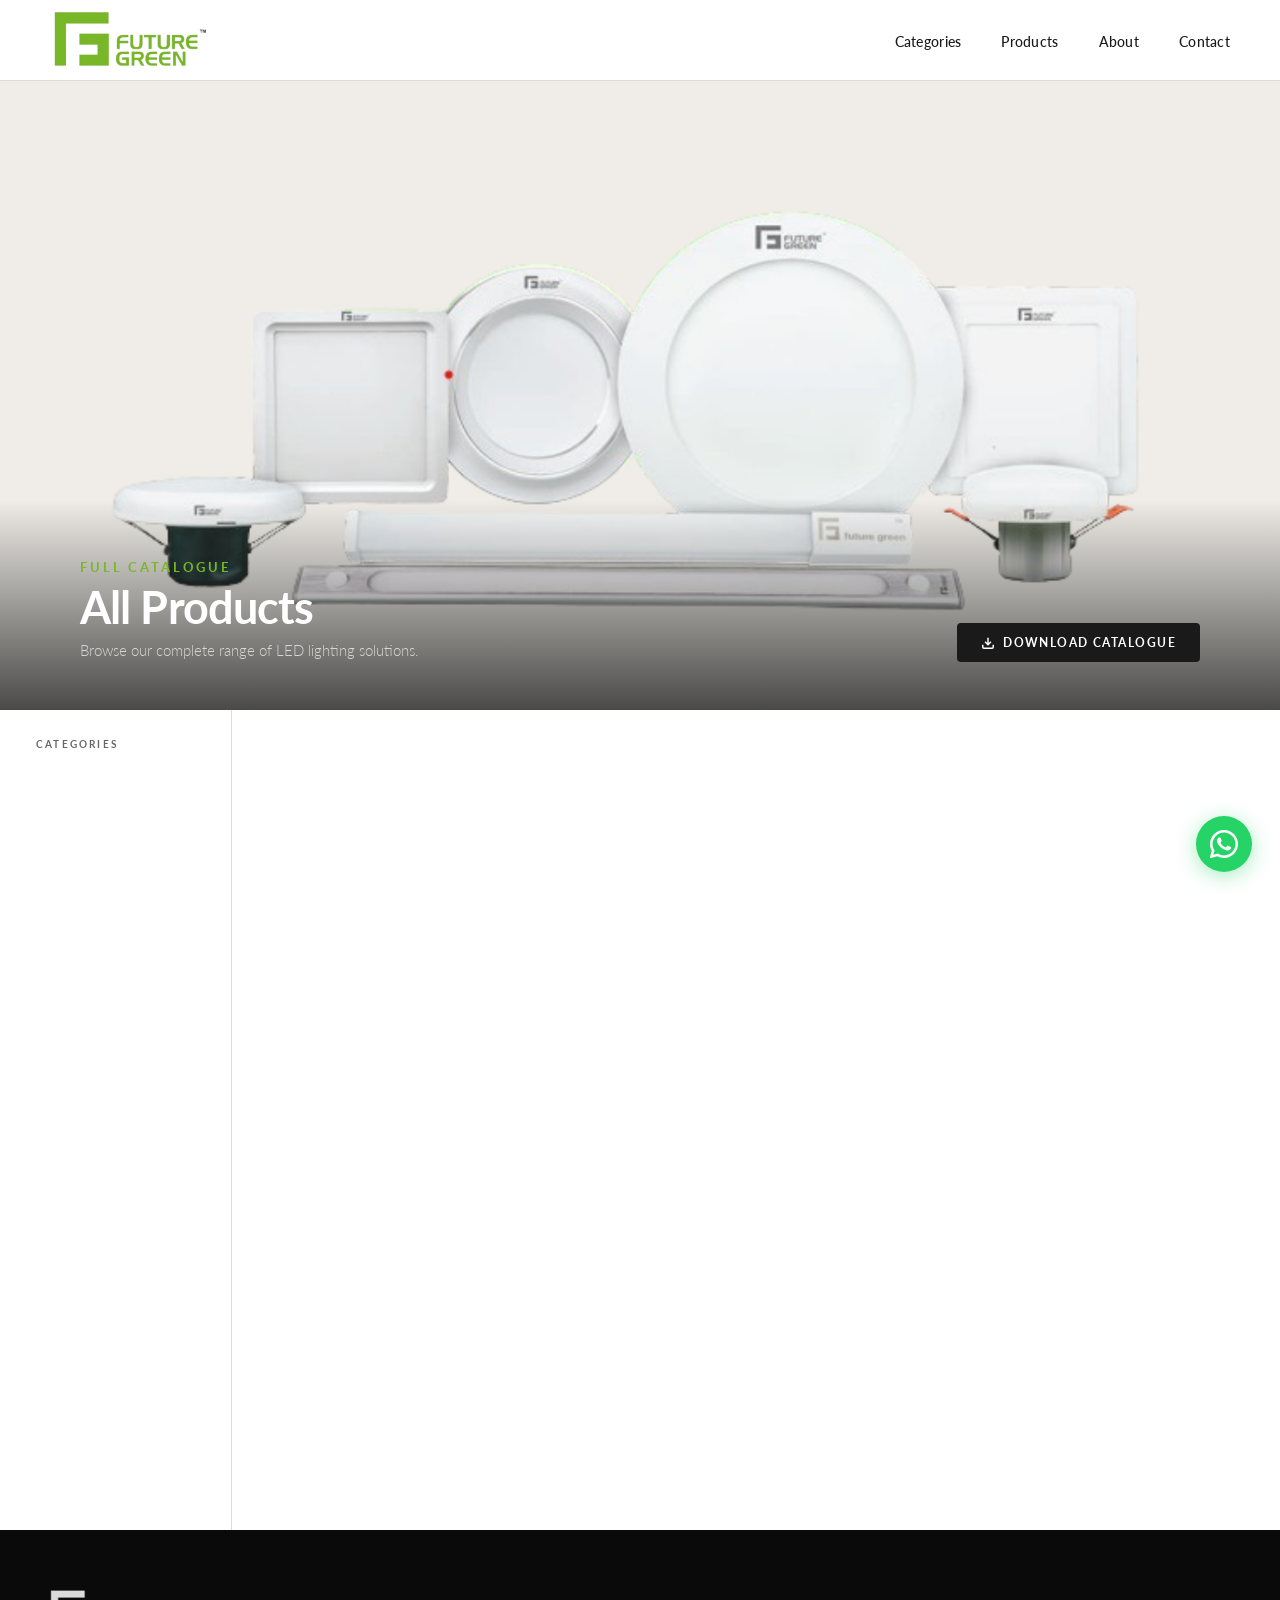
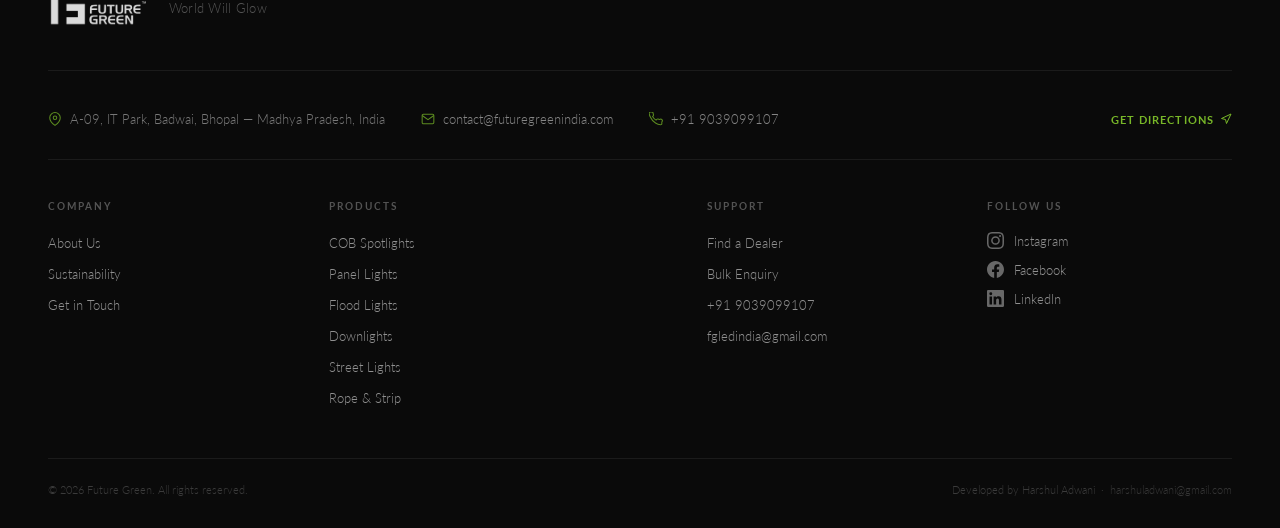
==== commit 53596eba: "final changes" ====
--- a/products.html
+++ b/products.html
@@ -140,8 +140,8 @@
             <p class="prod-header-sub" id="listSub">Browse our complete range of LED lighting solutions.</p>
           </div>
           <div class="prod-header-actions">
-            <!-- Triggers window.print() which uses the @media print CSS in products.css -->
-            <button class="btn-pdf" onclick="window.print()">
+            <!-- Force-downloads the PDF catalogue -->
+            <button class="btn-pdf" onclick="const a=document.createElement('a');a.href='resources/future-green-catalogue.pdf';a.download='Future-Green-Catalogue.pdf';a.click()">
               <svg width="14" height="14" viewBox="0 0 24 24" fill="none" stroke="currentColor" stroke-width="2.5" aria-hidden="true">
                 <path d="M21 15v4a2 2 0 01-2 2H5a2 2 0 01-2-2v-4"/>
                 <polyline points="7 10 12 15 17 10"/><line x1="12" y1="15" x2="12" y2="3"/>
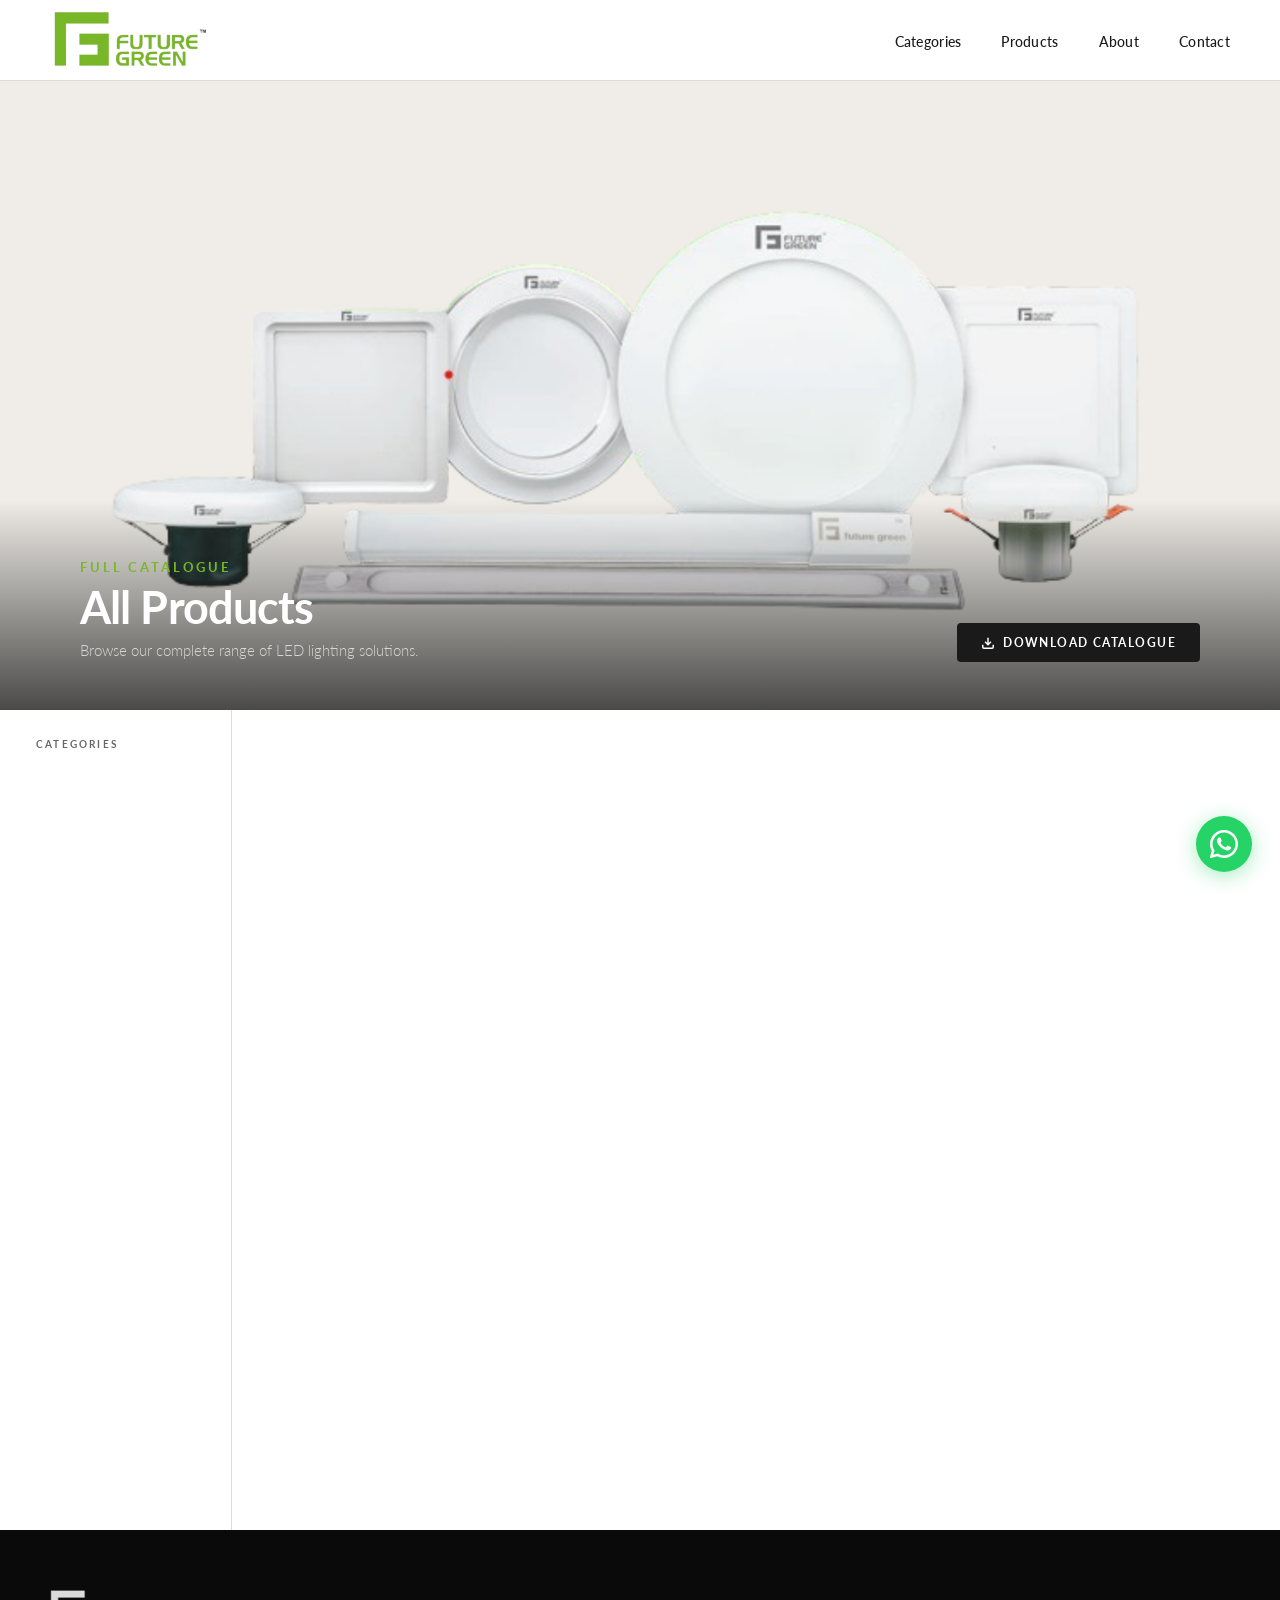
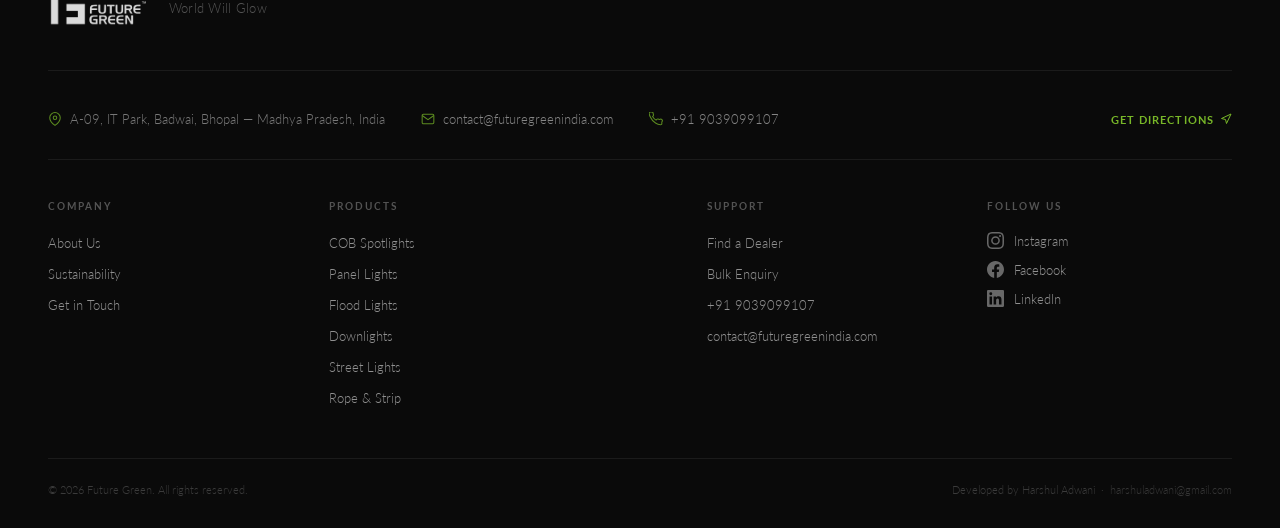
==== commit 5f665ddd: "updated the email" ====
--- a/products.html
+++ b/products.html
@@ -1,29 +1,3 @@
-<!DOCTYPE html>
-<!-- ============================================================
-  products.html — Future Green Product Catalogue
-  ──────────────────────────────────────────────────────────────
-  ONE FILE handles three views driven by URL params:
-
-    products.html              → all 22 products
-    products.html?cat=cob      → COB Spotlights only
-    products.html?id=lotus-concealed → product detail page
-
-  Category slug → JSON category mapping:
-    cob       → COB Spotlight
-    panel     → Recessed Slim Panel, Surface Panel
-    downlight → Downlight, Designer · Dual-Colour
-    flood     → Outdoor · Flood
-    street    → Outdoor · Street, Outdoor · Wall
-    rope      → Flexible, Power
-
-  ALSO UPDATE index.html category hrefs (search cat-cell):
-    COB        → href="products.html?cat=cob"
-    Flood      → href="products.html?cat=flood"
-    Downlights → href="products.html?cat=downlight"
-    Panels     → href="products.html?cat=panel"
-    Rope       → href="products.html?cat=rope"
-    Street     → href="products.html?cat=street"
-============================================================ -->
 <!DOCTYPE html>
 <!-- ============================================================
   products.html — Future Green Product Catalogue
@@ -50,9 +24,174 @@
   <meta charset="UTF-8" />
   <meta name="viewport" content="width=device-width, initial-scale=1.0" />
 
-  <!-- ── Page title (JS updates this per category / product) -->
-  <title>Products — Future Green | LED Lighting India</title>
-  <meta name="description" content="Browse the complete Future Green LED catalogue — COB spotlights, panel lights, flood lights, street lights, rope light and more. 2-year warranty." />
+  <!-- ── TITLE: appears in the browser tab and Google search results
+       ★ TO CHANGE: edit the text between <title> and </title>
+       Note: products.js also updates this dynamically per category / product -->
+  <title>LED Lighting Products — Future Green | COB, Panel, Flood &amp; More</title>
+
+  <!-- ══════════════════════════════════════════════════════════
+       SEO META TAGS
+       These are invisible to visitors but Google reads them.
+       They control how your site appears in search results.
+  ══════════════════════════════════════════════════════════ -->
+
+  <!-- ── description: the text shown under your link in Google results -->
+  <meta name="description" content="Shop the complete Future Green LED catalogue — COB spotlights, slim panel lights, outdoor flood lights, street lights, downlights, rope &amp; strip lights. 2-year warranty. Dealer &amp; bulk enquiries welcome." />
+
+  <!-- ── keywords: words Google uses to understand what your page is about -->
+  <meta name="keywords" content="LED lights India, COB spotlight, LED panel light, flood light, street light, downlight, rope light, LED strip, LED catalogue Bhopal, buy LED lights India, energy saving lights, Future Green LED" />
+
+  <!-- ── author: your company name -->
+  <meta name="author" content="Future Green" />
+
+  <!-- ── robots: allows Google to index this page and follow all its links -->
+  <meta name="robots" content="index, follow" />
+
+  <!-- ── canonical: tells Google THIS is the official URL for this page -->
+  <link rel="canonical" href="https://futuregreenindia.com/products.html" />
+
+
+  <!-- ══════════════════════════════════════════════════════════
+       OPEN GRAPH (OG) TAGS
+       Control the preview card when this page is shared on
+       WhatsApp, Facebook, LinkedIn, etc.
+       ★ TO CHANGE: edit the content="..." on each line
+  ══════════════════════════════════════════════════════════ -->
+  <meta property="og:type"        content="website" />
+  <meta property="og:url"         content="https://futuregreenindia.com/products.html" />
+  <meta property="og:title"       content="LED Lighting Products — Future Green | COB, Panel, Flood &amp; More" />
+  <meta property="og:description" content="Browse 22+ LED products — COB spotlights, slim panels, outdoor flood &amp; street lights, downlights, rope &amp; strip. 2-year warranty. Dealer enquiries welcome." />
+  <meta property="og:image"       content="https://futuregreenindia.com/resources/logo.png" />
+  <meta property="og:locale"      content="en_IN" />
+  <meta property="og:site_name"   content="Future Green" />
+
+  <!-- ── Twitter card: preview specifically for Twitter / X shares -->
+  <meta name="twitter:card"        content="summary_large_image" />
+  <meta name="twitter:title"       content="LED Lighting Products — Future Green | COB, Panel, Flood &amp; More" />
+  <meta name="twitter:description" content="Browse 22+ LED products — COB spotlights, panels, flood lights, street lights, downlights, rope &amp; strip. 2-year warranty." />
+  <meta name="twitter:image"       content="https://futuregreenindia.com/resources/logo.png" />
+
+
+  <!-- ══════════════════════════════════════════════════════════
+       STRUCTURED DATA (JSON-LD)
+       Three schemas stacked together:
+       1. WebPage  — marks this as a product-catalogue page
+       2. BreadcrumbList — shows "Home > Products" in Google results
+       3. ItemList — lists each product category for rich results
+       ★ DO NOT change the @context, @type, or key names
+  ══════════════════════════════════════════════════════════ -->
+  <script type="application/ld+json">
+  [
+    {
+      "@context": "https://schema.org",
+      "@type": "WebPage",
+      "name": "LED Lighting Products — Future Green",
+      "url": "https://futuregreenindia.com/products.html",
+      "description": "Complete LED product catalogue from Future Green — COB spotlights, slim panel lights, outdoor flood lights, street lights, downlights, rope and strip lights with 2-year warranty.",
+      "inLanguage": "en-IN",
+      "isPartOf": {
+        "@type": "WebSite",
+        "name": "Future Green",
+        "url": "https://futuregreenindia.com"
+      },
+      "breadcrumb": {
+        "@type": "BreadcrumbList",
+        "itemListElement": [
+          {
+            "@type": "ListItem",
+            "position": 1,
+            "name": "Home",
+            "item": "https://futuregreenindia.com/"
+          },
+          {
+            "@type": "ListItem",
+            "position": 2,
+            "name": "Products",
+            "item": "https://futuregreenindia.com/products.html"
+          }
+        ]
+      },
+      "publisher": {
+        "@type": "Organization",
+        "name": "Future Green",
+        "url": "https://futuregreenindia.com",
+        "logo": "https://futuregreenindia.com/resources/logo.png",
+        "address": {
+          "@type": "PostalAddress",
+          "streetAddress": "A-09, IT Park, Badwai",
+          "addressLocality": "Bhopal",
+          "addressRegion": "Madhya Pradesh",
+          "addressCountry": "IN"
+        },
+        "contactPoint": {
+          "@type": "ContactPoint",
+          "telephone": "+91-9039099107",
+          "email": "contact@futuregreenindia.com",
+          "contactType": "sales",
+          "availableLanguage": ["English", "Hindi"]
+        },
+        "sameAs": [
+          "https://www.instagram.com/fgledindia",
+          "https://www.facebook.com/fgledindia",
+          "https://www.linkedin.com/company/future-green-india/"
+        ]
+      }
+    },
+    {
+      "@context": "https://schema.org",
+      "@type": "ItemList",
+      "name": "Future Green LED Product Categories",
+      "url": "https://futuregreenindia.com/products.html",
+      "description": "Browse all LED lighting categories from Future Green — India-manufactured, 2-year warranty.",
+      "numberOfItems": 6,
+      "itemListElement": [
+        {
+          "@type": "ListItem",
+          "position": 1,
+          "name": "COB Spotlights",
+          "url": "https://futuregreenindia.com/products.html?cat=cob",
+          "description": "High-output adjustable COB spotlights for residential and commercial ceilings."
+        },
+        {
+          "@type": "ListItem",
+          "position": 2,
+          "name": "Panel Lights",
+          "url": "https://futuregreenindia.com/products.html?cat=panel",
+          "description": "Ultra-slim recessed and surface-mount LED panel lights for offices and homes."
+        },
+        {
+          "@type": "ListItem",
+          "position": 3,
+          "name": "Downlights",
+          "url": "https://futuregreenindia.com/products.html?cat=downlight",
+          "description": "Designer and dual-colour LED downlights for modern interiors."
+        },
+        {
+          "@type": "ListItem",
+          "position": 4,
+          "name": "Flood Lights",
+          "url": "https://futuregreenindia.com/products.html?cat=flood",
+          "description": "Weatherproof outdoor LED flood lights for façades, gardens, and stadiums."
+        },
+        {
+          "@type": "ListItem",
+          "position": 5,
+          "name": "Street Lights",
+          "url": "https://futuregreenindia.com/products.html?cat=street",
+          "description": "Heavy-duty outdoor LED street and wall lights for roads and public spaces."
+        },
+        {
+          "@type": "ListItem",
+          "position": 6,
+          "name": "Rope &amp; Strip Lights",
+          "url": "https://futuregreenindia.com/products.html?cat=rope",
+          "description": "Flexible and power LED rope and strip lights for decorative and accent lighting."
+        }
+      ]
+    }
+  ]
+  </script>
+
 
   <!-- ── Favicons -->
   <link rel="icon"             href="resources/favicon.ico" />
@@ -364,7 +503,7 @@
           <li><a href="index.html#contact">Find a Dealer</a></li>
           <li><a href="index.html#contact">Bulk Enquiry</a></li>
           <li><a href="tel:+919039099107">+91 9039099107</a></li>
-          <li><a href="mailto:fgledindia@gmail.com">fgledindia@gmail.com</a></li>
+          <li><a href="mailto:contact@futuregreenindia.com">contact@futuregreenindia.com</a></li>
         </ul>
       </div>
 
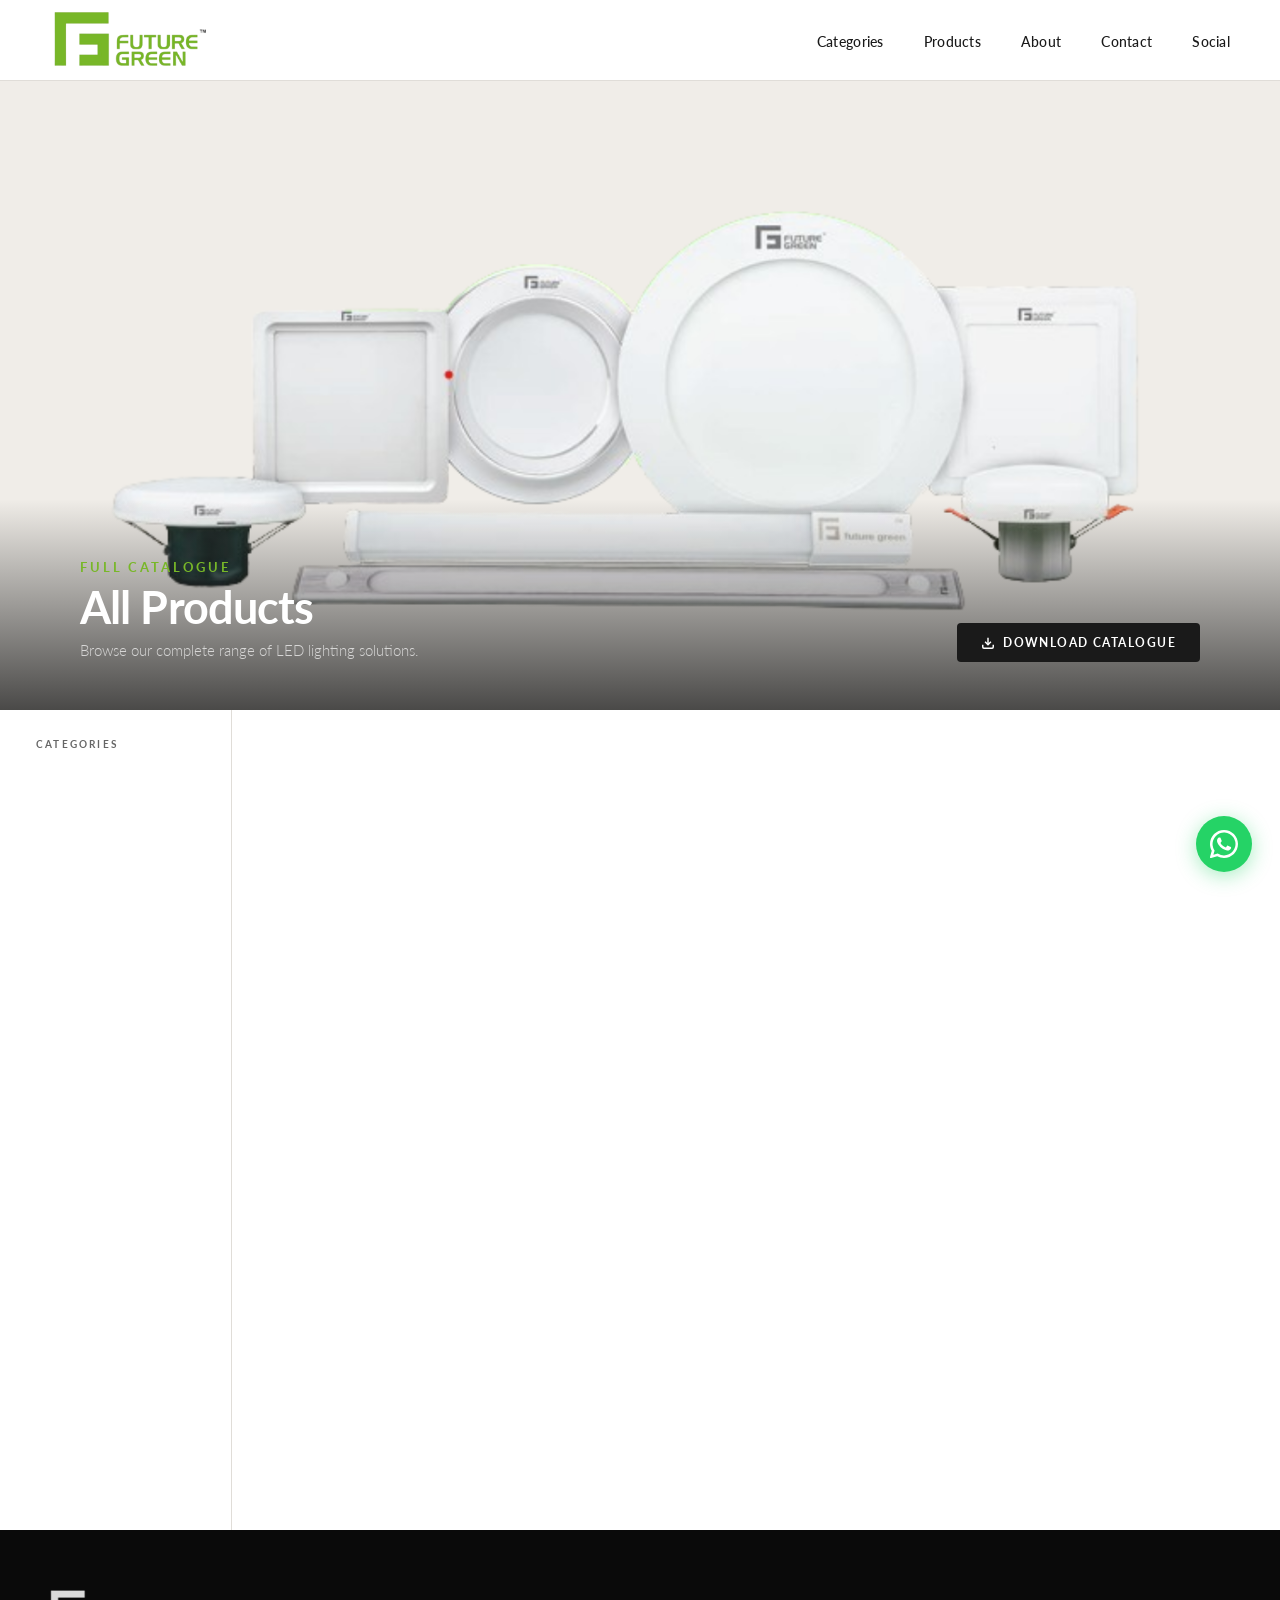
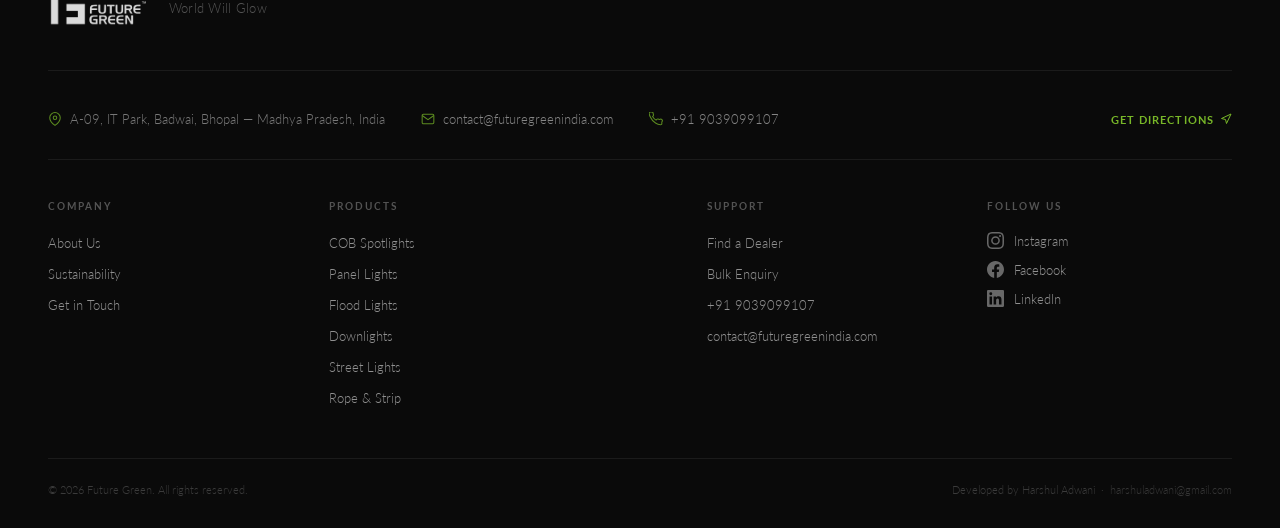
==== commit 6441270a: "fixing small bugs" ====
--- a/products.html
+++ b/products.html
@@ -232,6 +232,7 @@
       <li><a href="products.html" class="nav-products-active">Products</a></li>
       <li><a href="index.html#about">About</a></li>
       <li><a href="index.html#contact">Contact</a></li>
+      <li><a href="index.html#social">Social</a></li>
     </ul>
 
     <button id="hamburger" class="hamburger" aria-label="Open navigation menu" aria-expanded="false" aria-controls="mobileMenu">
@@ -251,6 +252,7 @@
       <li><a href="products.html">Products</a></li>
       <li><a href="index.html#about">About</a></li>
       <li><a href="index.html#contact">Contact</a></li>
+      <li><a href="index.html#social">Social</a></li>
       <li>
         <!-- ★ TO CHANGE WHATSAPP NUMBER: replace 919039099107 -->
         <a href="https://wa.me/919039099107" class="mobile-whatsapp" target="_blank" rel="noopener">WhatsApp Us</a>
--- a/style.css
+++ b/style.css
@@ -627,6 +627,12 @@
    Dark bg on hover so transparent product PNGs and white text read cleanly.
    Flex column: image+info row on top, label bar at bottom full width.
    Info panel slides in from right on hover. */
+/* anchor reset — card is now an <a> tag, remove default link styles */
+a.strip-card {
+  text-decoration: none;
+  color: inherit;
+  -webkit-tap-highlight-color: transparent;
+}
 .strip-card {
   position: relative;
   flex-shrink: 0;
@@ -690,6 +696,17 @@
   padding: 10px 14px 13px;
   background: rgba(0, 0, 0, 0.08);
   border-top: 1px solid rgba(0, 0, 0, 0.08);
+  display: flex;
+  flex-direction: row;
+  align-items: center;
+  justify-content: space-between;
+  gap: 10px;
+}
+.strip-label-text {
+  min-width: 0;
+  flex: 1;
+  display: flex;
+  flex-direction: column;
 }
 .strip-name {
   font-size: 12px;
@@ -710,6 +727,28 @@
   white-space: nowrap;
   overflow: hidden;
   text-overflow: ellipsis;
+}
+
+.strip-info-hint {
+  display: none;
+  flex-shrink: 0;
+  font-size: 12px;
+  font-weight: 700;
+  letter-spacing: 0.06em;
+  text-transform: uppercase;
+  color: var(--accent);
+  white-space: nowrap;
+  text-decoration: none;
+}
+.strip-card:hover .strip-info-hint {
+  display: block;
+}
+.strip-card.expanded .strip-info-hint {
+  display: block;
+}
+.strip-info-hint:hover {
+  text-decoration: underline;
+  text-underline-offset: 3px;
 }
 
 /* Info panel: slides in from right on hover */
@@ -1616,19 +1655,56 @@
 
   .strip-nav        { display: none; }           /* remove prev/next arrows */
   .strip-wrapper    { overflow: hidden; cursor: default; }
-  .strip-card       { width: 180px; height: 260px; }
-  .strip-card:hover, .strip-card:active { width: 180px; }  /* no expand on mobile */
-  .strip-card-left  { flex-direction: column; }
+  .strip-card       { width: 160px; height: 240px; }
+  .strip-card:hover { width: 160px; }
+
+  /* Tap-expanded card: wider card, smaller image, info panel on right */
+  .strip-card.expanded {
+    width: 320px;
+    height: 240px;
+    border-color: rgba(120, 183, 40, 0.3);
+    box-shadow: 0 20px 60px rgba(0,0,0,0.15), 0 4px 16px rgba(0,0,0,0.1);
+    background: var(--off-white);
+    z-index: 10;
+  }
+  .strip-card.expanded .strip-card-img {
+    flex: 0 0 130px;
+    width: 130px;
+    padding: 12px 10px;
+  }
+  .strip-card.expanded .strip-card-img img {
+    max-width: 110px;
+    max-height: 120px;
+    transform: scale(1.05) translateY(-2px);
+  }
+  .strip-card.expanded .strip-card-info {
+    display: flex;
+    opacity: 1;
+    transform: translateX(0);
+    width: 190px;
+    padding: 12px 12px 12px 10px;
+    gap: 6px;
+  }
+  /* Tighter typography inside mobile info panel */
+  .strip-card.expanded .strip-info-name { font-size: 12px; }
+  .strip-card.expanded .strip-info-desc { font-size: 10px; line-height: 1.4; }
+  .strip-card.expanded .strip-info-tags { gap: 3px; margin-top: 0; }
+  .strip-card.expanded .strip-info-tags span {
+    font-size: 9px;
+    padding: 3px 7px;
+  }
+
+  .strip-card-left  { flex-direction: row; }
   .strip-card-img   {
-    flex: 1;
-    width: 100%;
+    flex: 0 0 160px;
+    width: 160px;
     display: flex;
     align-items: center;
     justify-content: center;
-    padding: 16px;
+    padding: 14px;
   }
-  .strip-card-img img { max-width: 140px; max-height: 150px; width: 100%; margin: 0 auto; }
-  .strip-card-info  { display: none; }           /* hide info panel on mobile */
+  .strip-card-img img { max-width: 130px; max-height: 140px; width: 100%; margin: 0 auto; }
+  .strip-card-info  { display: none; }           /* hidden until .expanded is added */
 
   /* ABOUT: hide image on mobile, full-width text */
   .about-images { display: none; }
@@ -1645,6 +1721,7 @@
 
   /* CONTACT: stack form fields */
   .contact            { padding: 40px 16px 0; }
+  .btn-submit         { width: 100%; }
   .contact-wrapper {
     padding: 40px 24px;
     border-radius: 24px;
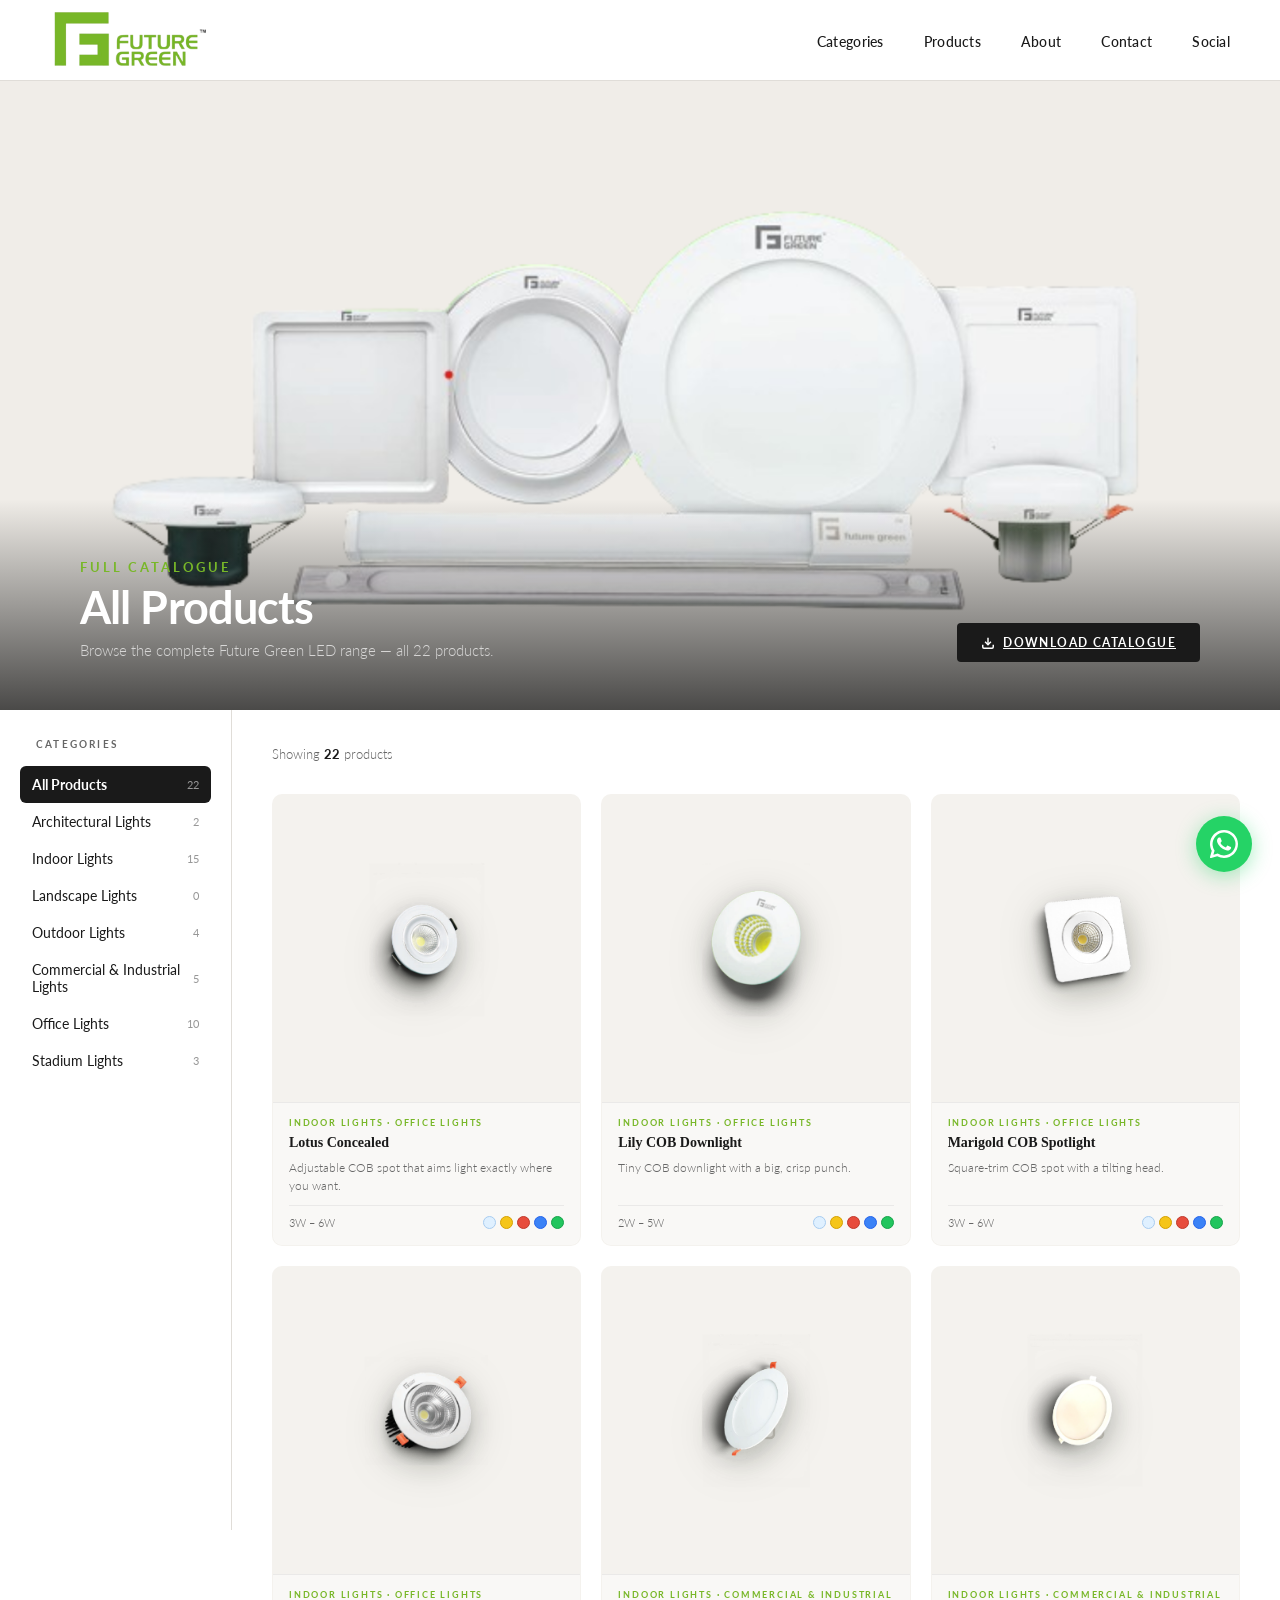
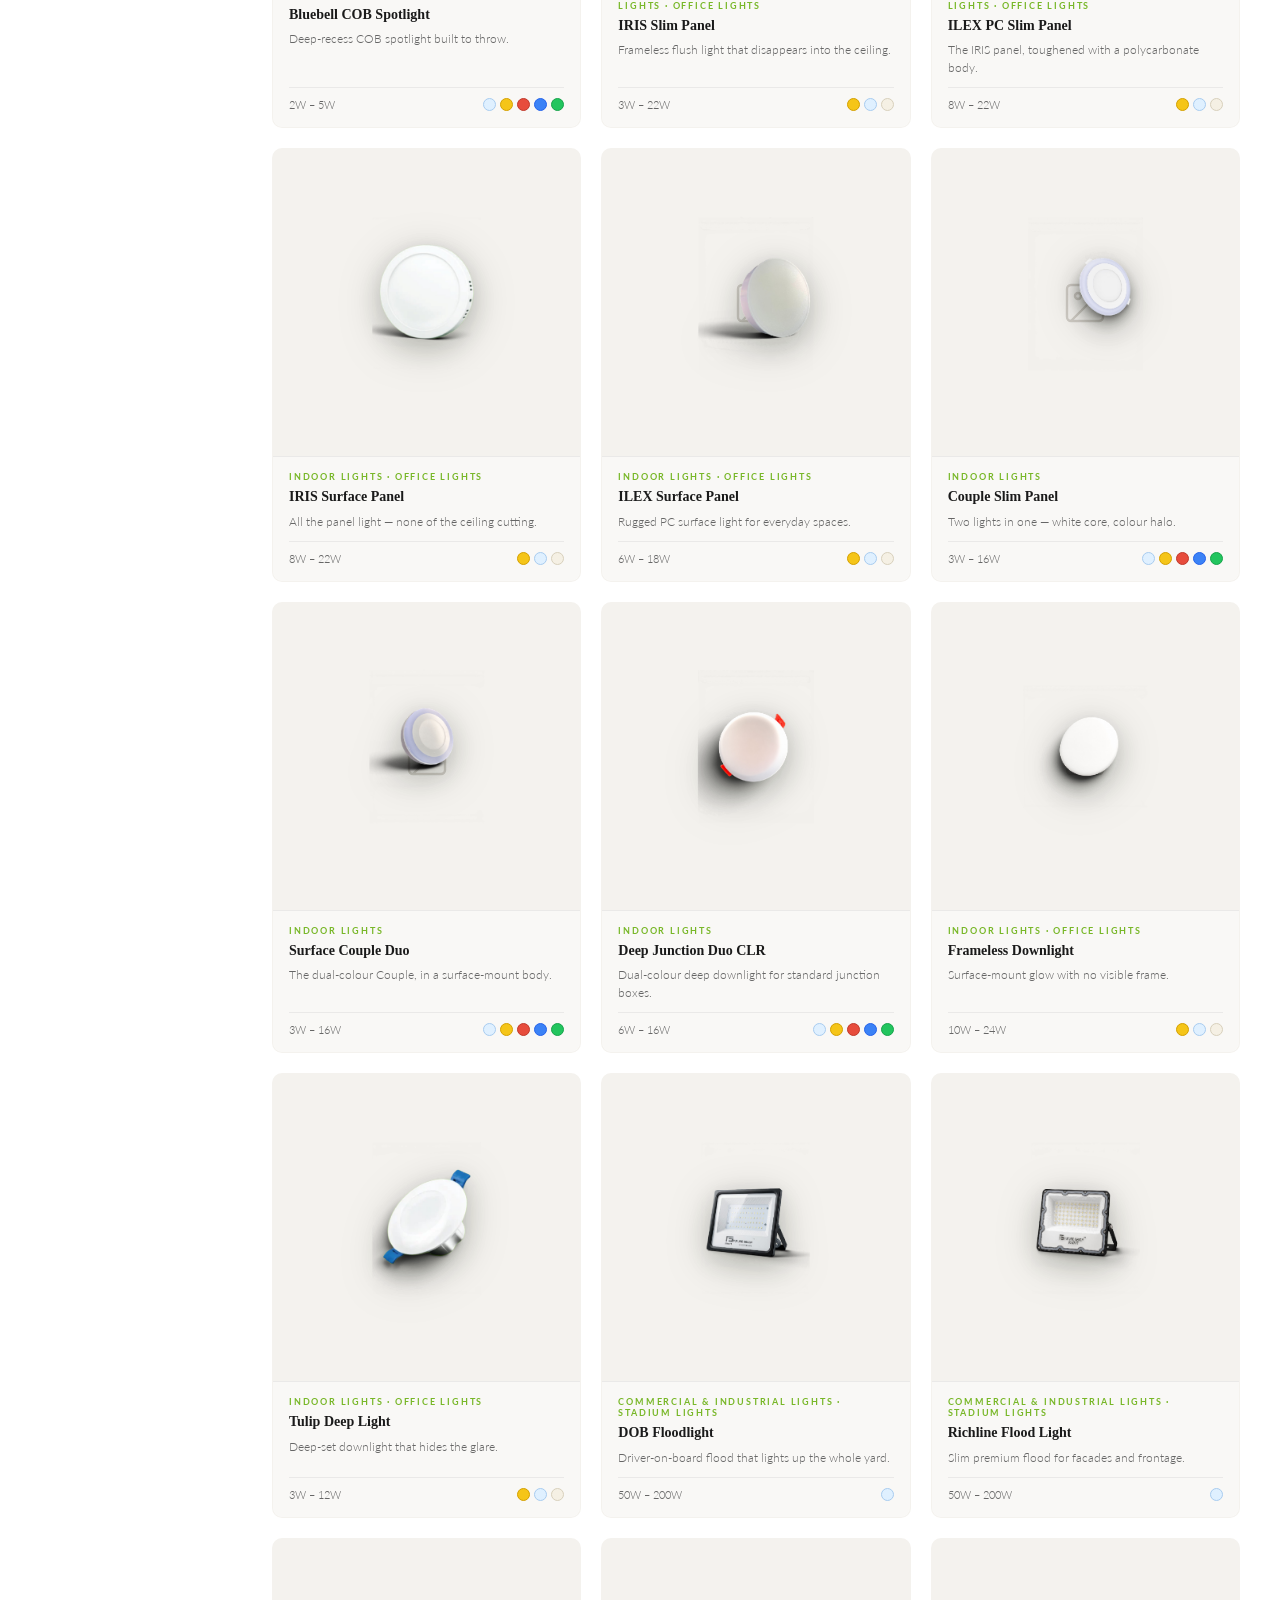
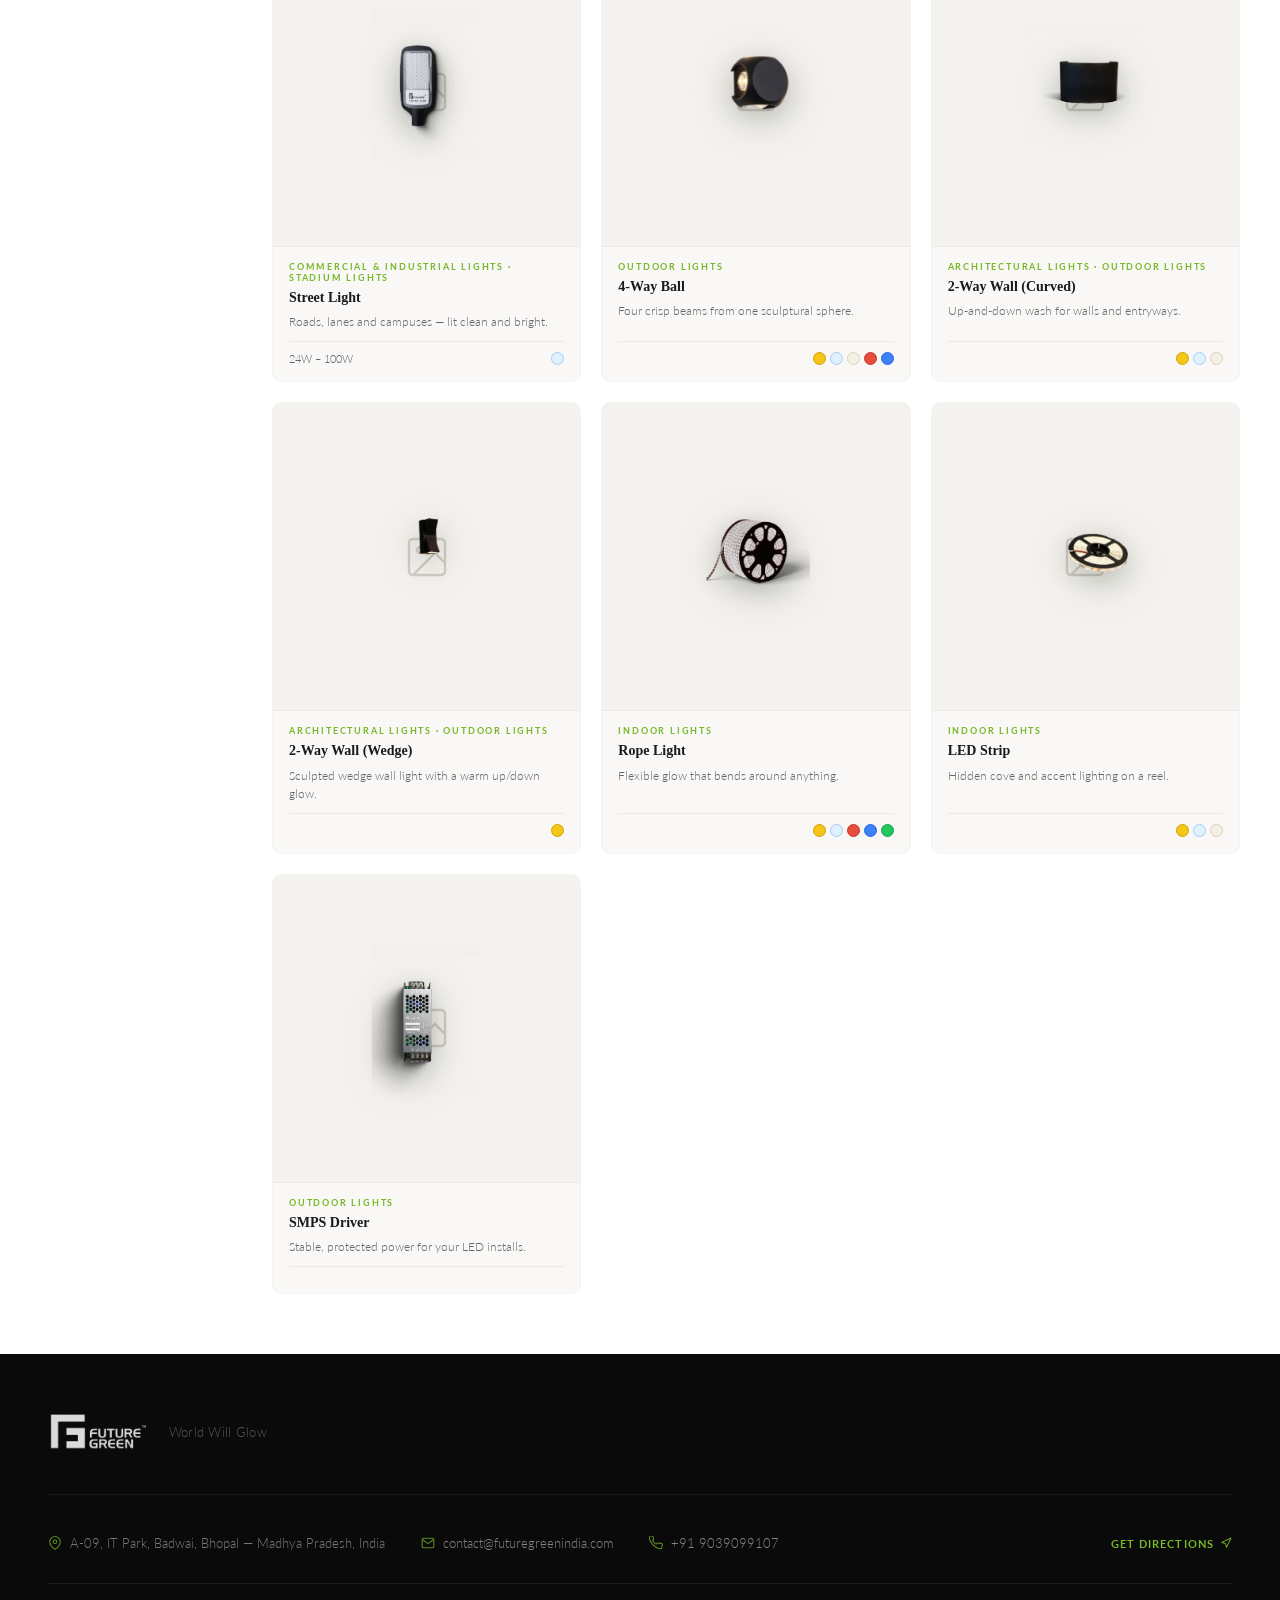
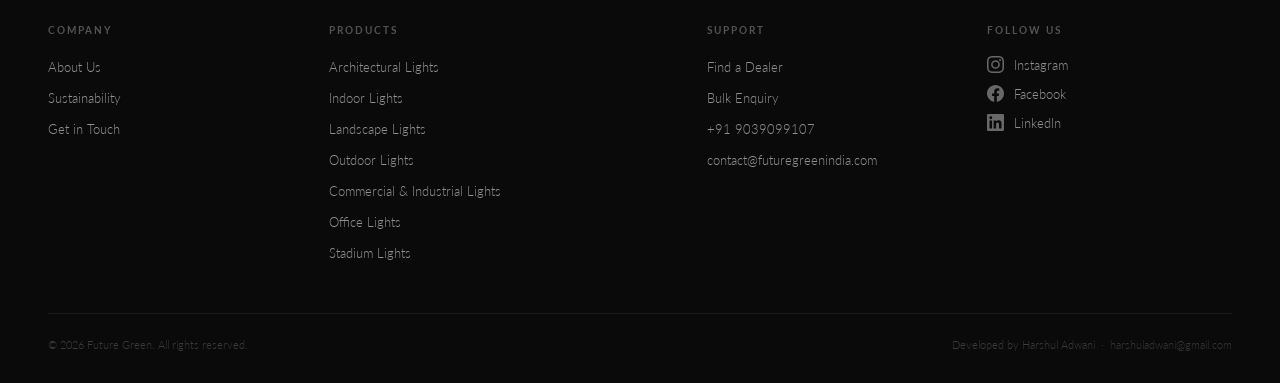
==== commit f7244494: "changes the categories" ====
--- a/products.html
+++ b/products.html
@@ -16,8 +16,8 @@
     products.html?id=lotus-concealed → product detail page
 
   CATEGORY SLUGS → edit products-data.js (CATS array):
-    cob       · panel     · downlight
-    flood     · street    · rope
+    architectural · indoor      · landscape
+    outdoor       · commercial  · office · stadium
 ============================================================ -->
 <html lang="en">
 <head>
@@ -27,7 +27,7 @@
   <!-- ── TITLE: appears in the browser tab and Google search results
        ★ TO CHANGE: edit the text between <title> and </title>
        Note: products.js also updates this dynamically per category / product -->
-  <title>LED Lighting Products — Future Green | COB, Panel, Flood &amp; More</title>
+  <title>LED Lighting Products — Future Green | Architectural, Indoor, Outdoor &amp; More</title>
 
   <!-- ══════════════════════════════════════════════════════════
        SEO META TAGS
@@ -36,10 +36,10 @@
   ══════════════════════════════════════════════════════════ -->
 
   <!-- ── description: the text shown under your link in Google results -->
-  <meta name="description" content="Shop the complete Future Green LED catalogue — COB spotlights, slim panel lights, outdoor flood lights, street lights, downlights, rope &amp; strip lights. 2-year warranty. Dealer &amp; bulk enquiries welcome." />
+  <meta name="description" content="Shop the complete Future Green LED catalogue across Architectural, Indoor, Landscape, Outdoor, Commercial &amp; Industrial, Office, and Stadium Lighting. 2-year warranty. Dealer &amp; bulk enquiries welcome." />
 
   <!-- ── keywords: words Google uses to understand what your page is about -->
-  <meta name="keywords" content="LED lights India, COB spotlight, LED panel light, flood light, street light, downlight, rope light, LED strip, LED catalogue Bhopal, buy LED lights India, energy saving lights, Future Green LED" />
+  <meta name="keywords" content="LED lights India, architectural lighting, indoor LED lights, landscape lighting, outdoor LED lights, commercial industrial LED lights, office LED lights, stadium flood lights, LED catalogue Bhopal, buy LED lights India, energy saving lights, Future Green LED" />
 
   <!-- ── author: your company name -->
   <meta name="author" content="Future Green" />
@@ -59,16 +59,16 @@
   ══════════════════════════════════════════════════════════ -->
   <meta property="og:type"        content="website" />
   <meta property="og:url"         content="https://futuregreenindia.com/products.html" />
-  <meta property="og:title"       content="LED Lighting Products — Future Green | COB, Panel, Flood &amp; More" />
-  <meta property="og:description" content="Browse 22+ LED products — COB spotlights, slim panels, outdoor flood &amp; street lights, downlights, rope &amp; strip. 2-year warranty. Dealer enquiries welcome." />
+  <meta property="og:title"       content="LED Lighting Products — Future Green | Architectural, Indoor, Outdoor &amp; More" />
+  <meta property="og:description" content="Browse Future Green's LED range across 7 categories — Architectural, Indoor, Landscape, Outdoor, Commercial &amp; Industrial, Office, and Stadium Lighting. 2-year warranty. Dealer enquiries welcome." />
   <meta property="og:image"       content="https://futuregreenindia.com/resources/logo.png" />
   <meta property="og:locale"      content="en_IN" />
   <meta property="og:site_name"   content="Future Green" />
 
   <!-- ── Twitter card: preview specifically for Twitter / X shares -->
   <meta name="twitter:card"        content="summary_large_image" />
-  <meta name="twitter:title"       content="LED Lighting Products — Future Green | COB, Panel, Flood &amp; More" />
-  <meta name="twitter:description" content="Browse 22+ LED products — COB spotlights, panels, flood lights, street lights, downlights, rope &amp; strip. 2-year warranty." />
+  <meta name="twitter:title"       content="LED Lighting Products — Future Green | Architectural, Indoor, Outdoor &amp; More" />
+  <meta name="twitter:description" content="Browse Future Green's LED range across Architectural, Indoor, Landscape, Outdoor, Commercial &amp; Industrial, Office, and Stadium Lighting. 2-year warranty." />
   <meta name="twitter:image"       content="https://futuregreenindia.com/resources/logo.png" />
 
 
@@ -87,7 +87,7 @@
       "@type": "WebPage",
       "name": "LED Lighting Products — Future Green",
       "url": "https://futuregreenindia.com/products.html",
-      "description": "Complete LED product catalogue from Future Green — COB spotlights, slim panel lights, outdoor flood lights, street lights, downlights, rope and strip lights with 2-year warranty.",
+      "description": "Complete LED product catalogue from Future Green, organised by application — Architectural, Indoor, Landscape, Outdoor, Commercial &amp; Industrial, Office, and Stadium Lighting, with 2-year warranty.",
       "inLanguage": "en-IN",
       "isPartOf": {
         "@type": "WebSite",
@@ -143,49 +143,56 @@
       "name": "Future Green LED Product Categories",
       "url": "https://futuregreenindia.com/products.html",
       "description": "Browse all LED lighting categories from Future Green — India-manufactured, 2-year warranty.",
-      "numberOfItems": 6,
+      "numberOfItems": 7,
       "itemListElement": [
         {
           "@type": "ListItem",
           "position": 1,
-          "name": "COB Spotlights",
-          "url": "https://futuregreenindia.com/products.html?cat=cob",
-          "description": "High-output adjustable COB spotlights for residential and commercial ceilings."
+          "name": "Architectural Lights",
+          "url": "https://futuregreenindia.com/products.html?cat=architectural",
+          "description": "Elevation and façade lighting — wall washers, panels and cove lighting for building exteriors and architectural features."
         },
         {
           "@type": "ListItem",
           "position": 2,
-          "name": "Panel Lights",
-          "url": "https://futuregreenindia.com/products.html?cat=panel",
-          "description": "Ultra-slim recessed and surface-mount LED panel lights for offices and homes."
+          "name": "Indoor Lights",
+          "url": "https://futuregreenindia.com/products.html?cat=indoor",
+          "description": "COB spotlights, slim panels, downlights, dual-colour designer lights, and strip lighting for homes and indoor spaces."
         },
         {
           "@type": "ListItem",
           "position": 3,
-          "name": "Downlights",
-          "url": "https://futuregreenindia.com/products.html?cat=downlight",
-          "description": "Designer and dual-colour LED downlights for modern interiors."
+          "name": "Landscape Lights",
+          "url": "https://futuregreenindia.com/products.html?cat=landscape",
+          "description": "Garden and landscape lighting solutions for lawns, pathways, and outdoor décor."
         },
         {
           "@type": "ListItem",
           "position": 4,
-          "name": "Flood Lights",
-          "url": "https://futuregreenindia.com/products.html?cat=flood",
-          "description": "Weatherproof outdoor LED flood lights for façades, gardens, and stadiums."
+          "name": "Outdoor Lights",
+          "url": "https://futuregreenindia.com/products.html?cat=outdoor",
+          "description": "Weatherproof outdoor LED lights — elevation wall lights, flood lights and SMPS drivers for exteriors and security."
         },
         {
           "@type": "ListItem",
           "position": 5,
-          "name": "Street Lights",
-          "url": "https://futuregreenindia.com/products.html?cat=street",
-          "description": "Heavy-duty outdoor LED street and wall lights for roads and public spaces."
+          "name": "Commercial &amp; Industrial Lights",
+          "url": "https://futuregreenindia.com/products.html?cat=commercial",
+          "description": "Heavy-duty LED flood lights, street lights, panels, and highbay lighting for commercial and industrial spaces."
         },
         {
           "@type": "ListItem",
           "position": 6,
-          "name": "Rope &amp; Strip Lights",
-          "url": "https://futuregreenindia.com/products.html?cat=rope",
-          "description": "Flexible and power LED rope and strip lights for decorative and accent lighting."
+          "name": "Office Lights",
+          "url": "https://futuregreenindia.com/products.html?cat=office",
+          "description": "Slim panels, downlights, and COB spotlights for comfortable, glare-free office illumination."
+        },
+        {
+          "@type": "ListItem",
+          "position": 7,
+          "name": "Stadium Lights",
+          "url": "https://futuregreenindia.com/products.html?cat=stadium",
+          "description": "High-power flood lights and street lights for stadiums and large outdoor venues."
         }
       ]
     }
@@ -282,26 +289,17 @@
           </div>
           <div class="prod-header-actions">
             <!-- Force-downloads the PDF catalogue -->
-            <button class="btn-pdf" onclick="const a=document.createElement('a');a.href='resources/future-green-catalogue.pdf';a.download='Future-Green-Catalogue.pdf';a.click()">
+            <a class="btn-pdf" href="resources/Future-Green-Catalogue.pdf" download="Future-Green-Catalogue.pdf">
               <svg width="14" height="14" viewBox="0 0 24 24" fill="none" stroke="currentColor" stroke-width="2.5" aria-hidden="true">
                 <path d="M21 15v4a2 2 0 01-2 2H5a2 2 0 01-2-2v-4"/>
                 <polyline points="7 10 12 15 17 10"/><line x1="12" y1="15" x2="12" y2="3"/>
               </svg>
               Download Catalogue
-            </button>
+            </a>
           </div>
         </div>
       </div>
 
-      <!-- Mobile-only filter button — triggers sidebar drawer -->
-      <div class="mobile-filter-row" id="mobileFilterRow">
-        <button class="btn-mobile-filter" onclick="openSidebar()" aria-label="Open category filter">
-          <svg width="14" height="14" viewBox="0 0 24 24" fill="none" stroke="currentColor" stroke-width="2.5" aria-hidden="true">
-            <polygon points="22 3 2 3 10 12.46 10 19 14 21 14 12.46 22 3"/>
-          </svg>
-          Filter by Category
-        </button>
-      </div>
     </div>
 
     <!-- Backdrop overlay — clicking it closes the mobile sidebar -->
@@ -324,6 +322,13 @@
         <div class="prod-results-row">
           <!-- Product count text e.g. "Showing 22 products" -->
           <p class="prod-count" id="prodCount"></p>
+          <!-- Mobile-only filter button — triggers sidebar drawer -->
+          <button class="btn-mobile-filter" onclick="openSidebar()" aria-label="Open category filter">
+            <svg width="14" height="14" viewBox="0 0 24 24" fill="none" stroke="currentColor" stroke-width="2.5" aria-hidden="true">
+              <polygon points="22 3 2 3 10 12.46 10 19 14 21 14 12.46 22 3"/>
+            </svg>
+            Filter
+          </button>
         </div>
         <!-- ★ Product cards are injected here by products.js → renderGrid() -->
         <div class="prod-grid" id="prodGrid"></div>
@@ -490,12 +495,13 @@
       <div class="footer-col">
         <h3>Products</h3>
         <ul role="list">
-          <li><a href="products.html?cat=cob">COB Spotlights</a></li>
-          <li><a href="products.html?cat=panel">Panel Lights</a></li>
-          <li><a href="products.html?cat=flood">Flood Lights</a></li>
-          <li><a href="products.html?cat=downlight">Downlights</a></li>
-          <li><a href="products.html?cat=street">Street Lights</a></li>
-          <li><a href="products.html?cat=rope">Rope &amp; Strip</a></li>
+          <li><a href="products.html?cat=architectural">Architectural Lights</a></li>
+          <li><a href="products.html?cat=indoor">Indoor Lights</a></li>
+          <li><a href="products.html?cat=landscape">Landscape Lights</a></li>
+          <li><a href="products.html?cat=outdoor">Outdoor Lights</a></li>
+          <li><a href="products.html?cat=commercial">Commercial &amp; Industrial Lights</a></li>
+          <li><a href="products.html?cat=office">Office Lights</a></li>
+          <li><a href="products.html?cat=stadium">Stadium Lights</a></li>
         </ul>
       </div>
 
--- a/style.css
+++ b/style.css
@@ -438,13 +438,13 @@
    Uses explicit grid placement — no auto-flow.
 
    Desktop layout (3 cols, 3 rows):
-   ┌──────────────┬──────────┬──────────┐
-   │ COB (r1+r2)  │ Flood    │ Down     │  ← row 1 (340px)
-   │              ├──────────┼──────────┤
-   │              │ Panel    │ Garden   │  ← row 2 (340px)
-   ├──────────────┴──────────┴──────────┤
-   │ Street Lights — full width         │  ← row 3 (220px)
-   └────────────────────────────────────┘
+   ┌──────────────────┬──────────┬──────────┐
+   │ Architectural    │ Indoor   │ Landscape│  ← row 1 (340px)
+   │ (spans r1 + r2)  ├──────────┼──────────┤
+   │                  │ Outdoor  │ Office   │  ← row 2 (340px)
+   ├───────────────────────────┬────────────┤
+   │ Commercial & Industrial   │  Stadium   │  ← row 3 (220px)
+   └───────────────────────────┴────────────┘
 ================================================================ */
 .categories {
   padding: 80px 40px;
@@ -458,13 +458,14 @@
   gap: 10px;
 }
 
-/* Each cell is placed explicitly — grid-column and grid-row set the position */
-.cat-tall-left  { grid-column: 1; grid-row: 1 / 3; } /* COB: spans rows 1 & 2 */
-.cat-bg-2       { grid-column: 2; grid-row: 1; }      /* Flood */
-.cat-bg-3       { grid-column: 3; grid-row: 1; }      /* Down */
-.cat-tall-center{ grid-column: 2; grid-row: 2; }      /* Panel */
-.cat-bg-5       { grid-column: 3; grid-row: 2; }      /* Garden */
-.cat-wide-right { grid-column: 1 / 4; grid-row: 3; } /* Street: spans all 3 cols */
+/* Each cell placed explicitly */
+.cat-tall-left        { grid-column: 1;     grid-row: 1 / 3; } /* Architectural: spans rows 1 & 2 */
+.cat-bg-2             { grid-column: 2;     grid-row: 1; }      /* Indoor */
+.cat-bg-3             { grid-column: 3;     grid-row: 1; }      /* Landscape */
+.cat-tall-center      { grid-column: 2;     grid-row: 2; }      /* Outdoor */
+.cat-bg-5             { grid-column: 3;     grid-row: 2; }      /* Office */
+.cat-wide-bottom-left { grid-column: 1 / 3; grid-row: 3; }     /* Commercial & Industrial: cols 1–2 */
+.cat-wide-bottom-right{ grid-column: 3;     grid-row: 3; }      /* Stadium: col 3 */
 
 /* All cells share these base styles */
 .cat-cell {
@@ -482,7 +483,7 @@
   box-shadow: 0 0 0 2px var(--accent), 0 8px 32px rgba(120,183,40,0.22);
 }
 
-/* The background image/gradient — zooms on hover */
+/* The background image — zooms on hover */
 .cat-cell .cat-img-inner {
   position: absolute;
   inset: 0;
@@ -492,16 +493,19 @@
 }
 .cat-cell:hover .cat-img-inner { transform: scale(1.05); }
 
-/* ── CELL BACKGROUND GRADIENTS ──
-   Replace with real photos when ready:
-   .cat-bg-1 .cat-img-inner { background-image: url('cob.jpg'); }
+/* ── CELL BACKGROUND IMAGES ──
+   Place files in resources/ folder with these exact names:
+   cat-architectural.png  cat-indoor.png     cat-landscape.png
+   cat-outdoor.png        cat-office.png
+   cat-commercial.png     cat-stadium.png
 */
-.cat-bg-1 .cat-img-inner { background-image: url('resources/cat-cob.png'); }
-.cat-bg-2 .cat-img-inner { background-image: url('resources/cat-flood.png'); }
-.cat-bg-3 .cat-img-inner { background-image: url('resources/cat-downlight.png'); }
-.cat-bg-4 .cat-img-inner { background-image: url('resources/cat-panel.png'); }
-.cat-bg-5 .cat-img-inner { background-image: url('resources/cat-garden.png'); }
-.cat-bg-6 .cat-img-inner { background-image: url('resources/cat-street.png'); }
+.cat-bg-1 .cat-img-inner { background-image: url('resources/cat-architectural.jpeg'); }
+.cat-bg-2 .cat-img-inner { background-image: url('resources/cat-indoor.jpeg'); }
+.cat-bg-3 .cat-img-inner { background-image: url('resources/cat-landscape.jpeg'); }
+.cat-bg-4 .cat-img-inner { background-image: url('resources/cat-outdoor.jpeg'); }
+.cat-bg-5 .cat-img-inner { background-image: url('resources/cat-office.jpeg'); }
+.cat-bg-6 .cat-img-inner { background-image: url('resources/cat-commercial.jpeg'); }
+.cat-bg-7 .cat-img-inner { background-image: url('resources/cat-stadium.jpeg'); }
 
 /* Label overlay — gradient behind text for readability */
 .cat-label-wrap {
@@ -1626,13 +1630,14 @@
     flex: 0 0 20px;
     height: 1px;
   }
-  /* All cells become equal swipeable cards */
+  /* All 7 cells become equal swipeable cards */
   .cat-tall-left,
   .cat-bg-2,
   .cat-bg-3,
   .cat-tall-center,
   .cat-bg-5,
-  .cat-wide-right {
+  .cat-wide-bottom-left,
+  .cat-wide-bottom-right {
     flex: 0 0 75vw;
     height: 300px;
     grid-column: unset;
@@ -1644,55 +1649,16 @@
 
   /* PRODUCT STRIP: mobile fixes */
 
-  /* ─────────────────────────────────────────────────────────
-     Hide the "Hover any card to explore" hint on mobile.
-     Hovering doesn't exist on touchscreens, so this line
-     would confuse visitors. We simply set display:none to
-     make it disappear. The arrows hint is also irrelevant
-     because .strip-nav below is already hidden on mobile.
-  ───────────────────────────────────────────────────────── */
-  .strip-hint       { display: none; }
-
-  .strip-nav        { display: none; }           /* remove prev/next arrows */
-  .strip-wrapper    { overflow: hidden; cursor: default; }
-  .strip-card       { width: 160px; height: 240px; }
-  .strip-card:hover { width: 160px; }
-
-  /* Tap-expanded card: wider card, smaller image, info panel on right */
-  .strip-card.expanded {
-    width: 320px;
-    height: 240px;
-    border-color: rgba(120, 183, 40, 0.3);
-    box-shadow: 0 20px 60px rgba(0,0,0,0.15), 0 4px 16px rgba(0,0,0,0.1);
-    background: var(--off-white);
-    z-index: 10;
-  }
-  .strip-card.expanded .strip-card-img {
-    flex: 0 0 130px;
-    width: 130px;
-    padding: 12px 10px;
-  }
-  .strip-card.expanded .strip-card-img img {
-    max-width: 110px;
-    max-height: 120px;
-    transform: scale(1.05) translateY(-2px);
-  }
-  .strip-card.expanded .strip-card-info {
-    display: flex;
-    opacity: 1;
-    transform: translateX(0);
-    width: 190px;
-    padding: 12px 12px 12px 10px;
-    gap: 6px;
-  }
-  /* Tighter typography inside mobile info panel */
-  .strip-card.expanded .strip-info-name { font-size: 12px; }
-  .strip-card.expanded .strip-info-desc { font-size: 10px; line-height: 1.4; }
-  .strip-card.expanded .strip-info-tags { gap: 3px; margin-top: 0; }
-  .strip-card.expanded .strip-info-tags span {
-    font-size: 9px;
-    padding: 3px 7px;
-  }
+  /* Hide the "Hover any card to explore" hint — hover doesn't exist on touch */
+  .strip-hint    { display: none; }
+  .strip-nav     { display: none; }      /* remove prev/next arrows on mobile */
+  .strip-wrapper { overflow: hidden; cursor: default; }
+  .strip-card    { width: 160px; height: 240px; }
+  .strip-card:hover { width: 160px; }   /* prevent desktop hover expanding on tablet */
+
+  /* Info panel and hint are desktop-only; keep them hidden on touch */
+  .strip-card-info  { display: none; }
+  .strip-info-hint  { display: none; }
 
   .strip-card-left  { flex-direction: row; }
   .strip-card-img   {
@@ -1704,7 +1670,6 @@
     padding: 14px;
   }
   .strip-card-img img { max-width: 130px; max-height: 140px; width: 100%; margin: 0 auto; }
-  .strip-card-info  { display: none; }           /* hidden until .expanded is added */
 
   /* ABOUT: hide image on mobile, full-width text */
   .about-images { display: none; }
@@ -1762,4 +1727,141 @@
 /* On hover, keep same subtle label */
 .strip-card:hover .strip-card-label {
   background: rgba(0, 0, 0, 0.1) !important;
-}+}
+
+/* ================================================================
+   MOBILE PRODUCT BOTTOM-SHEET POPUP
+   Created by JS on touch devices. Slides up from the bottom
+   when a product card is tapped.
+================================================================ */
+
+.strip-popup {
+  position: fixed;
+  inset: 0;
+  z-index: 500;
+  visibility: hidden;
+  pointer-events: none;
+}
+.strip-popup.open {
+  visibility: visible;
+  pointer-events: auto;
+}
+.strip-popup-bd {
+  position: absolute;
+  inset: 0;
+  background: rgba(10,10,10,0.55);
+  opacity: 0;
+  transition: opacity 0.28s ease;
+}
+.strip-popup.open .strip-popup-bd { opacity: 1; }
+
+.strip-popup-sheet {
+  position: absolute;
+  bottom: 0; left: 0; right: 0;
+  background: var(--white);
+  border-radius: 20px 20px 0 0;
+  padding: 24px 20px 36px;
+  transform: translateY(100%);
+  transition: transform 0.32s cubic-bezier(0.4,0,0.2,1);
+  box-shadow: 0 -4px 32px rgba(0,0,0,0.12);
+}
+.strip-popup.open .strip-popup-sheet { transform: translateY(0); }
+
+.strip-popup-sheet::before {
+  content: '';
+  display: block;
+  width: 40px; height: 4px;
+  background: var(--border);
+  border-radius: 2px;
+  margin: 0 auto 20px;
+}
+
+.strip-popup-close {
+  position: absolute;
+  top: 18px; right: 16px;
+  width: 32px; height: 32px;
+  background: var(--off-white);
+  border: none;
+  border-radius: 50%;
+  font-size: 15px;
+  cursor: pointer;
+  display: flex;
+  align-items: center;
+  justify-content: center;
+  color: var(--mid);
+  transition: background 0.15s;
+}
+.strip-popup-close:active { background: var(--border); }
+
+.strip-popup-top {
+  display: flex;
+  gap: 16px;
+  align-items: flex-start;
+  margin-bottom: 20px;
+}
+
+.strip-popup-img-wrap {
+  flex: 0 0 96px; height: 96px;
+  background: var(--off-white);
+  border-radius: 12px;
+  display: flex;
+  align-items: center;
+  justify-content: center;
+  overflow: hidden;
+}
+.strip-popup-img {
+  max-width: 76px; max-height: 76px;
+  object-fit: contain;
+  display: block;
+}
+
+.strip-popup-meta { flex: 1; min-width: 0; padding-top: 2px; }
+
+.strip-popup-cat {
+  font-size: 9px; font-weight: 700;
+  letter-spacing: 0.18em;
+  text-transform: uppercase;
+  color: var(--accent);
+  margin: 0 0 4px;
+}
+.strip-popup-name {
+  font-size: 17px; font-weight: 700;
+  color: var(--text);
+  line-height: 1.2;
+  margin: 0 0 6px;
+  letter-spacing: -0.01em;
+}
+.strip-popup-desc {
+  font-size: 12px;
+  color: var(--mid);
+  line-height: 1.6;
+  margin: 0 0 10px;
+}
+.strip-popup-tags {
+  display: flex;
+  flex-wrap: wrap;
+  gap: 5px;
+}
+.strip-popup-tags span {
+  font-size: 10px;
+  color: var(--text);
+  background: var(--off-white);
+  border: 1px solid var(--border);
+  border-radius: 20px;
+  padding: 3px 10px;
+}
+
+.strip-popup-btn {
+  display: block;
+  text-align: center;
+  background: var(--accent);
+  color: #fff;
+  text-decoration: none;
+  padding: 15px 24px;
+  border-radius: 12px;
+  font-size: 14px;
+  font-weight: 700;
+  letter-spacing: 0.04em;
+  transition: opacity 0.15s;
+}
+.strip-popup-btn:active { opacity: 0.85; }
